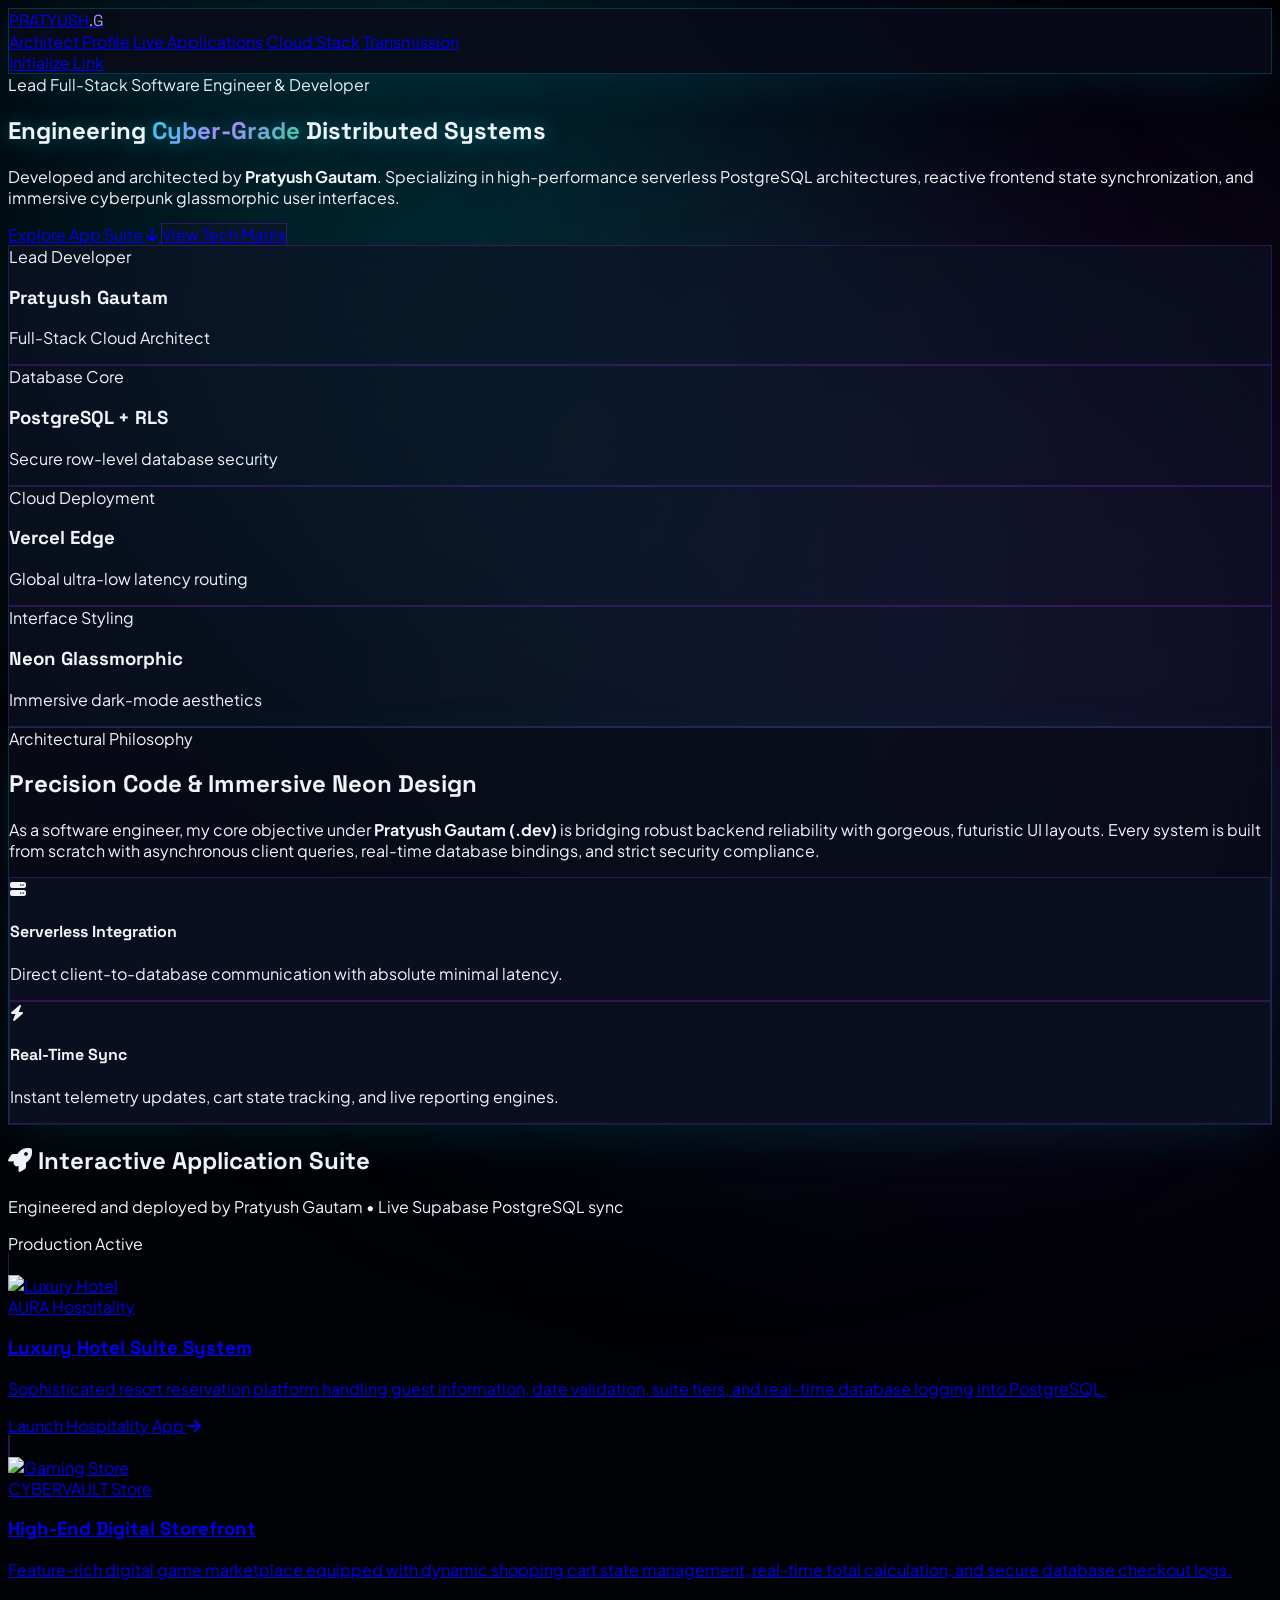
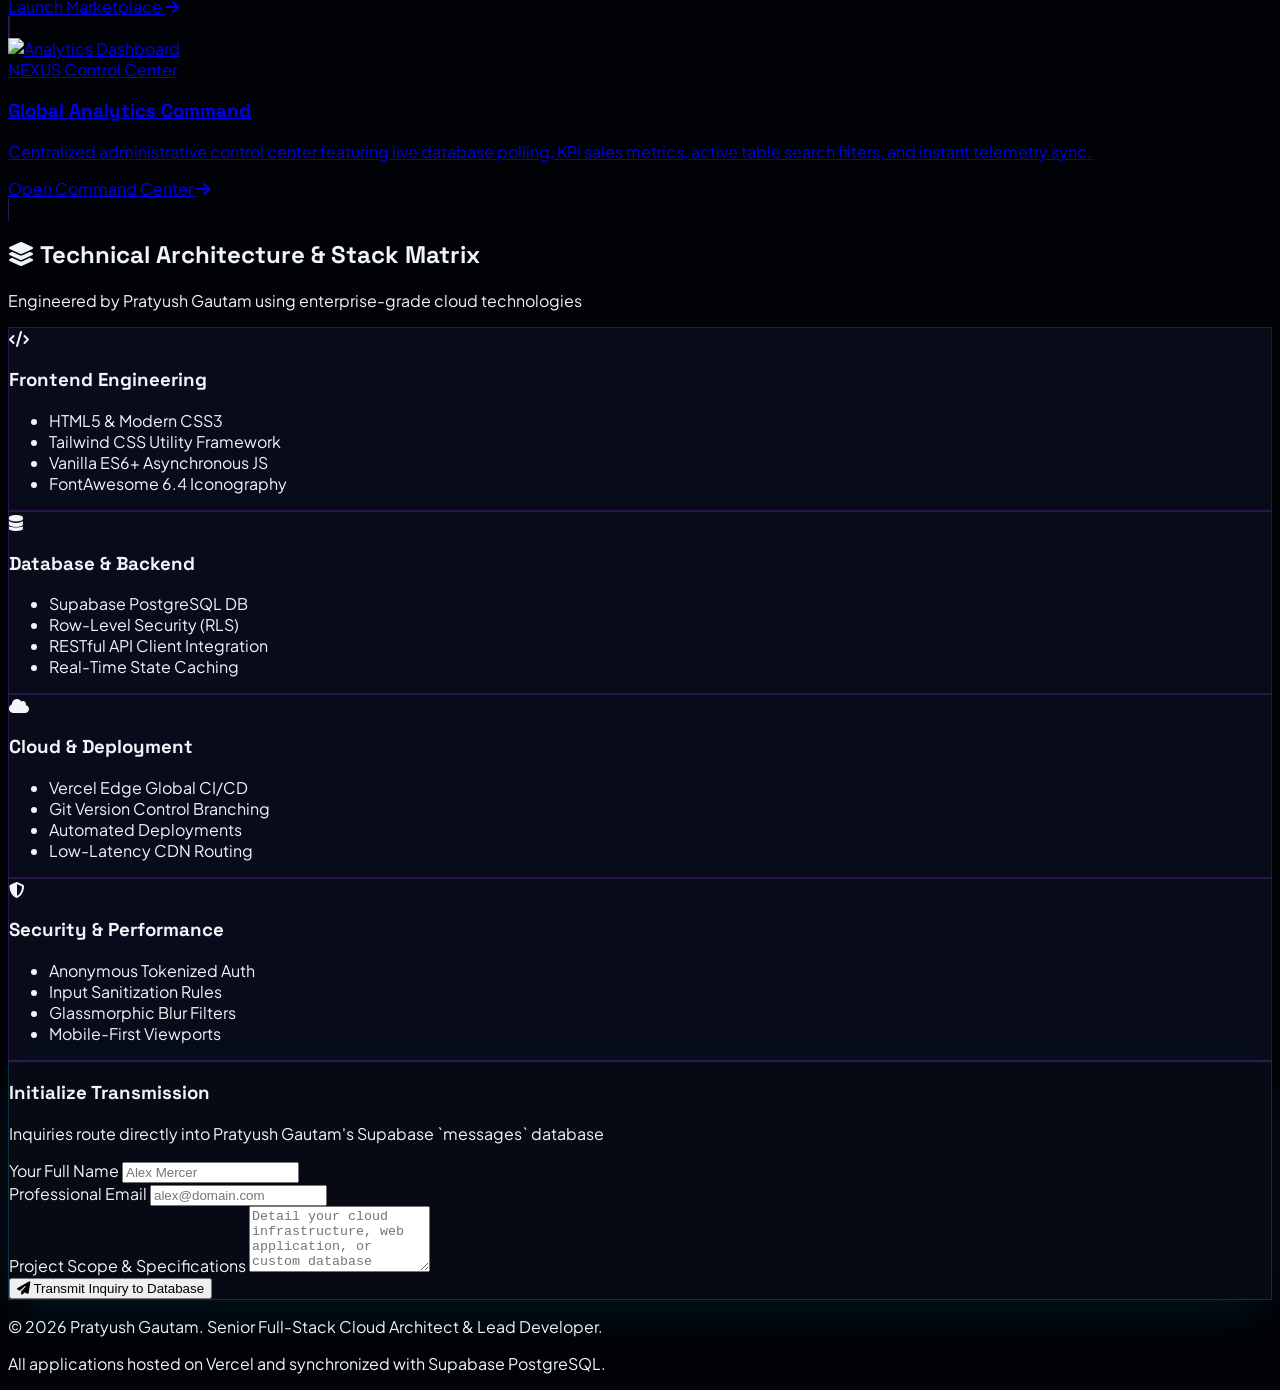
==== index.html @ c3a8e4b0 "Update index.html" ====
<!DOCTYPE html>
<html lang="en" class="scroll-smooth">
<head>
    <meta charset="UTF-8">
    <meta name="viewport" content="width=device-width, initial-scale=1.0">
    <title>Pratyush Gautam | Elite Full-Stack Cloud Architect & Developer</title>
    <script src="https://cdn.tailwindcss.com"></script>
    <script src="https://cdn.jsdelivr.net/npm/@supabase/supabase-js@2"></script>
    <link href="https://cdnjs.cloudflare.com/ajax/libs/font-awesome/6.4.0/css/all.min.css" rel="stylesheet">
    <style>
        @import url('https://fonts.googleapis.com/css2?family=Plus+Jakarta+Sans:wght@300;400;500;600;700;800&family=Space+Grotesk:wght@500;600;700;800&display=swap');
        
        body { 
            font-family: 'Plus Jakarta Sans', sans-serif; 
            background-color: #010206; 
            color: #f1f5f9;
            overflow-x: hidden;
        }
        
        .font-heading { font-family: 'Space Grotesk', sans-serif; }

        /* Electric Neon Glow Orbs */
        .orb {
            position: fixed;
            border-radius: 50%;
            filter: blur(180px);
            opacity: 0.25;
            z-index: -1;
            pointer-events: none;
            animation: floatGlow 14s infinite ease-in-out alternate;
        }
        .orb-1 { top: -10%; left: 5%; width: 700px; height: 700px; background: #06b6d4; } /* Neon Cyan */
        .orb-2 { top: 30%; right: -5%; width: 750px; height: 750px; background: #9333ea; } /* Electric Purple */
        .orb-3 { bottom: -10%; left: 30%; width: 650px; height: 650px; background: #10b981; opacity: 0.15; } /* Cyber Emerald */

        @keyframes floatGlow {
            0% { transform: scale(1) translate(0, 0); }
            100% { transform: scale(1.2) translate(-50px, 50px); }
        }

        /* Neon Glassmorphism */
        .glass-panel { 
            background: rgba(8, 12, 24, 0.88); 
            backdrop-filter: blur(28px); 
            border: 1px solid rgba(6, 182, 212, 0.25); 
            box-shadow: 0 16px 50px -10px rgba(6, 182, 212, 0.15);
        }

        .glass-card { 
            background: rgba(13, 19, 38, 0.65); 
            backdrop-filter: blur(20px); 
            border: 1px solid rgba(147, 51, 234, 0.25); 
            transition: all 0.4s cubic-bezier(0.4, 0, 0.2, 1);
        }

        .glass-card:hover { 
            transform: translateY(-10px);
            border-color: rgba(6, 182, 212, 0.8); 
            box-shadow: 0 0 35px rgba(6, 182, 212, 0.35); 
        }

        .neon-gradient {
            background: linear-gradient(135deg, #22d3ee, #c084fc, #34d399);
            -webkit-background-clip: text;
            -webkit-text-fill-color: transparent;
        }

        .neon-glow-text {
            text-shadow: 0 0 20px rgba(34, 211, 238, 0.5);
        }
    </style>
</head>
<body class="selection:bg-cyan-500 selection:text-black min-h-screen flex flex-col justify-between">

    <div class="orb orb-1"></div>
    <div class="orb orb-2"></div>
    <div class="orb orb-3"></div>

    <!-- Navigation Header -->
    <header class="py-5 px-8 border-b border-cyan-500/20 glass-panel sticky top-0 z-50 flex justify-between items-center max-w-7xl mx-auto w-full mt-3 rounded-2xl">
        <a href="#" class="text-2xl font-heading font-extrabold tracking-wider text-white flex items-center gap-2">
            <span class="w-3 h-3 rounded-full bg-cyan-400 animate-ping"></span>
            PRATYUSH<span class="neon-gradient">.G</span>
        </a>

        <nav class="hidden md:flex items-center gap-8 text-xs font-semibold text-slate-300">
            <a href="#about" class="hover:text-cyan-400 transition">Architect Profile</a>
            <a href="#projects" class="hover:text-cyan-400 transition">Live Applications</a>
            <a href="#architecture" class="hover:text-cyan-400 transition">Cloud Stack</a>
            <a href="#contact" class="hover:text-cyan-400 transition">Transmission</a>
        </nav>

        <a href="#contact" class="bg-gradient-to-r from-cyan-500 to-purple-600 hover:opacity-90 text-white font-bold px-5 py-2.5 rounded-xl text-xs transition shadow-lg shadow-cyan-500/30">
            Initialize Link
        </a>
    </header>

    <!-- Main Content -->
    <main class="max-w-7xl mx-auto px-6 py-12 w-full space-y-32">
        
        <!-- Hero Section -->
        <section class="text-center max-w-4xl mx-auto space-y-6 pt-10">
            <span class="text-xs uppercase tracking-widest text-cyan-400 font-bold border border-cyan-500/40 px-4.5 py-2 rounded-full bg-cyan-500/10 inline-flex items-center gap-2 shadow-lg shadow-cyan-500/10">
                <span class="w-2.5 h-2.5 rounded-full bg-cyan-400 animate-pulse"></span> Lead Full-Stack Software Engineer & Developer
            </span>
            <h1 class="text-4xl md:text-7xl font-heading font-extrabold text-white leading-tight neon-glow-text">
                Engineering <span class="neon-gradient">Cyber-Grade</span> Distributed Systems
            </h1>
            <p class="text-slate-300 text-sm md:text-base max-w-2xl mx-auto leading-relaxed font-light">
                Developed and architected by <strong class="text-cyan-400 font-bold">Pratyush Gautam</strong>. Specializing in high-performance serverless PostgreSQL architectures, reactive frontend state synchronization, and immersive cyberpunk glassmorphic user interfaces.
            </p>
            <div class="flex justify-center gap-4 pt-6">
                <a href="#projects" class="bg-cyan-500 hover:bg-cyan-400 text-slate-950 font-bold px-8 py-4 rounded-xl text-xs transition shadow-xl shadow-cyan-500/30 flex items-center gap-2">
                    Explore App Suite <i class="fa-solid fa-arrow-down"></i>
                </a>
                <a href="#architecture" class="glass-card text-white hover:border-cyan-400 px-8 py-4 rounded-xl text-xs font-bold transition flex items-center gap-2">
                    View Tech Matrix
                </a>
            </div>
        </section>

        <!-- Developer Credentials & Stats Grid -->
        <section id="about" class="grid grid-cols-1 md:grid-cols-4 gap-6">
            <div class="glass-card p-6 rounded-3xl border-l-4 border-cyan-400">
                <span class="text-xs text-slate-400 uppercase font-semibold">Lead Developer</span>
                <h3 class="text-xl font-heading font-extrabold text-white mt-1">Pratyush Gautam</h3>
                <p class="text-[11px] text-cyan-400 mt-1">Full-Stack Cloud Architect</p>
            </div>
            <div class="glass-card p-6 rounded-3xl border-l-4 border-purple-500">
                <span class="text-xs text-slate-400 uppercase font-semibold">Database Core</span>
                <h3 class="text-xl font-heading font-extrabold text-white mt-1">PostgreSQL + RLS</h3>
                <p class="text-[11px] text-purple-400 mt-1">Secure row-level database security</p>
            </div>
            <div class="glass-card p-6 rounded-3xl border-l-4 border-emerald-400">
                <span class="text-xs text-slate-400 uppercase font-semibold">Cloud Deployment</span>
                <h3 class="text-xl font-heading font-extrabold text-white mt-1">Vercel Edge</h3>
                <p class="text-[11px] text-emerald-400 mt-1">Global ultra-low latency routing</p>
            </div>
            <div class="glass-card p-6 rounded-3xl border-l-4 border-amber-400">
                <span class="text-xs text-slate-400 uppercase font-semibold">Interface Styling</span>
                <h3 class="text-xl font-heading font-extrabold text-white mt-1">Neon Glassmorphic</h3>
                <p class="text-[11px] text-amber-400 mt-1">Immersive dark-mode aesthetics</p>
            </div>
        </section>

        <!-- Deep-Dive Bio Panel -->
        <section class="glass-panel p-8 md:p-14 rounded-3xl grid grid-cols-1 lg:grid-cols-12 gap-10 items-center border border-cyan-500/30">
            <div class="lg:col-span-6 space-y-5">
                <span class="text-xs uppercase tracking-widest text-cyan-400 font-bold">Architectural Philosophy</span>
                <h2 class="text-2xl md:text-3xl font-heading font-extrabold text-white">Precision Code & Immersive Neon Design</h2>
                <p class="text-xs text-slate-300 leading-relaxed font-light">
                    As a software engineer, my core objective under <strong class="text-cyan-400 font-semibold">Pratyush Gautam (.dev)</strong> is bridging robust backend reliability with gorgeous, futuristic UI layouts. Every system is built from scratch with asynchronous client queries, real-time database bindings, and strict security compliance.
                </p>
            </div>
            <div class="lg:col-span-6 grid grid-cols-2 gap-4">
                <div class="glass-card p-6 rounded-2xl space-y-2 border border-cyan-500/20">
                    <i class="fa-solid fa-server text-cyan-400 text-3xl"></i>
                    <h4 class="text-white font-heading font-bold text-sm">Serverless Integration</h4>
                    <p class="text-[11px] text-slate-400">Direct client-to-database communication with absolute minimal latency.</p>
                </div>
                <div class="glass-card p-6 rounded-2xl space-y-2 border border-purple-500/20">
                    <i class="fa-solid fa-bolt text-purple-400 text-3xl"></i>
                    <h4 class="text-white font-heading font-bold text-sm">Real-Time Sync</h4>
                    <p class="text-[11px] text-slate-400">Instant telemetry updates, cart state tracking, and live reporting engines.</p>
                </div>
            </div>
        </section>

        <!-- Interactive Applications Suite with High-Res Imagery -->
        <section id="projects" class="space-y-10">
            <div class="flex flex-col md:flex-row justify-between items-start md:items-end border-b border-cyan-500/20 pb-5 gap-2">
                <div>
                    <h2 class="text-2xl md:text-3xl font-heading font-extrabold text-white flex items-center gap-3">
                        <i class="fa-solid fa-rocket text-cyan-400"></i> Interactive Application Suite
                    </h2>
                    <p class="text-xs text-slate-400 mt-1">Engineered and deployed by Pratyush Gautam • Live Supabase PostgreSQL sync</p>
                </div>
                <span class="text-xs text-emerald-400 font-semibold bg-emerald-500/10 border border-emerald-500/30 px-4 py-2 rounded-xl flex items-center gap-2 shadow-lg shadow-emerald-500/10">
                    <span class="w-2.5 h-2.5 rounded-full bg-emerald-400 animate-pulse"></span> Production Active
                </span>
            </div>

            <div class="grid grid-cols-1 md:grid-cols-3 gap-8">
                
                <!-- App 1: Hotel Booking -->
                <a href="hotel.html" class="glass-card rounded-3xl block overflow-hidden group border-amber-500/30 flex flex-col justify-between">
                    <div>
                        <div class="h-56 overflow-hidden relative">
                            <img src="https://images.unsplash.com/photo-1566073771259-6a8506099945?auto=format&fit=crop&w=800&q=80" alt="Luxury Hotel" class="w-full h-full object-cover transform group-hover:scale-110 transition duration-700">
                            <div class="absolute inset-0 bg-gradient-to-t from-slate-950 via-slate-950/40 opacity-90"></div>
                            <span class="absolute top-4 left-4 text-[10px] bg-amber-500 text-slate-950 font-extrabold px-3.5 py-1 rounded-full uppercase tracking-wider shadow-md">AURA Hospitality</span>
                        </div>
                        <div class="p-6 space-y-2.5">
                            <h3 class="text-xl font-heading font-bold text-white group-hover:text-amber-400 transition">Luxury Hotel Suite System</h3>
                            <p class="text-slate-300 text-xs leading-relaxed font-light">
                                Sophisticated resort reservation platform handling guest information, date validation, suite tiers, and real-time database logging into PostgreSQL.
                            </p>
                        </div>
                    </div>
                    <div class="p-6 pt-0 flex items-center justify-between text-xs font-semibold text-amber-400">
                        <span>Launch Hospitality App</span>
                        <i class="fa-solid fa-arrow-right transform group-hover:translate-x-1.5 transition"></i>
                    </div>
                </a>

                <!-- App 2: E-Commerce Store -->
                <a href="market.html" class="glass-card rounded-3xl block overflow-hidden group border-emerald-500/30 flex flex-col justify-between">
                    <div>
                        <div class="h-56 overflow-hidden relative">
                            <img src="https://images.unsplash.com/photo-1550745165-9bc0b252726f?auto=format&fit=crop&w=800&q=80" alt="Gaming Store" class="w-full h-full object-cover transform group-hover:scale-110 transition duration-700">
                            <div class="absolute inset-0 bg-gradient-to-t from-slate-950 via-slate-950/40 opacity-90"></div>
                            <span class="absolute top-4 left-4 text-[10px] bg-emerald-500 text-slate-950 font-extrabold px-3.5 py-1 rounded-full uppercase tracking-wider shadow-md">CYBERVAULT Store</span>
                        </div>
                        <div class="p-6 space-y-2.5">
                            <h3 class="text-xl font-heading font-bold text-white group-hover:text-emerald-400 transition">High-End Digital Storefront</h3>
                            <p class="text-slate-300 text-xs leading-relaxed font-light">
                                Feature-rich digital game marketplace equipped with dynamic shopping cart state management, real-time total calculation, and secure database checkout logs.
                            </p>
                        </div>
                    </div>
                    <div class="p-6 pt-0 flex items-center justify-between text-xs font-semibold text-emerald-400">
                        <span>Launch Marketplace</span>
                        <i class="fa-solid fa-arrow-right transform group-hover:translate-x-1.5 transition"></i>
                    </div>
                </a>

                <!-- App 3: Telemetry Dashboard -->
                <a href="dashboard.html" class="glass-card rounded-3xl block overflow-hidden group border-purple-500/30 flex flex-col justify-between">
                    <div>
                        <div class="h-56 overflow-hidden relative">
                            <img src="https://images.unsplash.com/photo-1551288049-bebda4e38f71?auto=format&fit=crop&w=800&q=80" alt="Analytics Dashboard" class="w-full h-full object-cover transform group-hover:scale-110 transition duration-700">
                            <div class="absolute inset-0 bg-gradient-to-t from-slate-950 via-slate-950/40 opacity-90"></div>
                            <span class="absolute top-4 left-4 text-[10px] bg-purple-600 text-white font-extrabold px-3.5 py-1 rounded-full uppercase tracking-wider shadow-md">NEXUS Control Center</span>
                        </div>
                        <div class="p-6 space-y-2.5">
                            <h3 class="text-xl font-heading font-bold text-white group-hover:text-purple-400 transition">Global Analytics Command</h3>
                            <p class="text-slate-300 text-xs leading-relaxed font-light">
                                Centralized administrative control center featuring live database polling, KPI sales metrics, active table search filters, and instant telemetry sync.
                            </p>
                        </div>
                    </div>
                    <div class="p-6 pt-0 flex items-center justify-between text-xs font-semibold text-purple-400">
                        <span>Open Command Center</span>
                        <i class="fa-solid fa-arrow-right transform group-hover:translate-x-1.5 transition"></i>
                    </div>
                </a>

            </div>
        </section>

        <!-- Technical Stack Matrix -->
        <section id="architecture" class="space-y-10">
            <div class="border-b border-cyan-500/20 pb-5">
                <h2 class="text-2xl md:text-3xl font-heading font-extrabold text-white flex items-center gap-3">
                    <i class="fa-solid fa-layer-group text-cyan-400"></i> Technical Architecture & Stack Matrix
                </h2>
                <p class="text-xs text-slate-400 mt-1">Engineered by Pratyush Gautam using enterprise-grade cloud technologies</p>
            </div>

            <div class="grid grid-cols-1 md:grid-cols-2 lg:grid-cols-4 gap-6">
                <!-- Stack 1 -->
                <div class="glass-card p-6 rounded-3xl space-y-3 border border-cyan-500/20">
                    <div class="w-12 h-12 rounded-2xl bg-cyan-500/10 border border-cyan-500/30 flex items-center justify-center text-cyan-400 text-xl">
                        <i class="fa-solid fa-code"></i>
                    </div>
                    <h3 class="font-heading font-bold text-white text-base">Frontend Engineering</h3>
                    <ul class="text-xs text-slate-300 space-y-2 list-disc list-inside font-light">
                        <li>HTML5 & Modern CSS3</li>
                        <li>Tailwind CSS Utility Framework</li>
                        <li>Vanilla ES6+ Asynchronous JS</li>
                        <li>FontAwesome 6.4 Iconography</li>
                    </ul>
                </div>

                <!-- Stack 2 -->
                <div class="glass-card p-6 rounded-3xl space-y-3 border border-purple-500/20">
                    <div class="w-12 h-12 rounded-2xl bg-purple-500/10 border border-purple-500/30 flex items-center justify-center text-purple-400 text-xl">
                        <i class="fa-solid fa-database"></i>
                    </div>
                    <h3 class="font-heading font-bold text-white text-base">Database & Backend</h3>
                    <ul class="text-xs text-slate-300 space-y-2 list-disc list-inside font-light">
                        <li>Supabase PostgreSQL DB</li>
                        <li>Row-Level Security (RLS)</li>
                        <li>RESTful API Client Integration</li>
                        <li>Real-Time State Caching</li>
                    </ul>
                </div>

                <!-- Stack 3 -->
                <div class="glass-card p-6 rounded-3xl space-y-3 border border-emerald-500/20">
                    <div class="w-12 h-12 rounded-2xl bg-emerald-500/10 border border-emerald-500/30 flex items-center justify-center text-emerald-400 text-xl">
                        <i class="fa-solid fa-cloud"></i>
                    </div>
                    <h3 class="font-heading font-bold text-white text-base">Cloud & Deployment</h3>
                    <ul class="text-xs text-slate-300 space-y-2 list-disc list-inside font-light">
                        <li>Vercel Edge Global CI/CD</li>
                        <li>Git Version Control Branching</li>
                        <li>Automated Deployments</li>
                        <li>Low-Latency CDN Routing</li>
                    </ul>
                </div>

                <!-- Stack 4 -->
                <div class="glass-card p-6 rounded-3xl space-y-3 border border-amber-500/20">
                    <div class="w-12 h-12 rounded-2xl bg-amber-500/10 border border-amber-500/30 flex items-center justify-center text-amber-400 text-xl">
                        <i class="fa-solid fa-shield-halved"></i>
                    </div>
                    <h3 class="font-heading font-bold text-white text-base">Security & Performance</h3>
                    <ul class="text-xs text-slate-300 space-y-2 list-disc list-inside font-light">
                        <li>Anonymous Tokenized Auth</li>
                        <li>Input Sanitization Rules</li>
                        <li>Glassmorphic Blur Filters</li>
                        <li>Mobile-First Viewports</li>
                    </ul>
                </div>
            </div>
        </section>

        <!-- Contact Form Section -->
        <section id="contact" class="max-w-xl mx-auto glass-panel p-8 md:p-12 rounded-3xl space-y-6 border border-cyan-500/40 shadow-2xl shadow-cyan-500/10">
            <div class="text-center border-b border-cyan-500/20 pb-4">
                <h3 class="font-heading font-extrabold text-2xl text-white">Initialize Transmission</h3>
                <p class="text-xs text-slate-400 mt-1">Inquiries route directly into Pratyush Gautam's Supabase `messages` database</p>
            </div>
            
            <form onsubmit="sendPortfolioMessage(event)" class="space-y-4">
                <div>
                    <label class="block text-xs font-semibold text-cyan-300 mb-1">Your Full Name</label>
                    <input type="text" id="contact-name" required placeholder="Alex Mercer" class="w-full bg-slate-950 border border-cyan-500/30 p-3.5 rounded-xl text-xs text-white outline-none focus:border-cyan-400 transition">
                </div>

                <div>
                    <label class="block text-xs font-semibold text-cyan-300 mb-1">Professional Email</label>
                    <input type="email" id="contact-email" required placeholder="alex@domain.com" class="w-full bg-slate-950 border border-cyan-500/30 p-3.5 rounded-xl text-xs text-white outline-none focus:border-cyan-400 transition">
                </div>

                <div>
                    <label class="block text-xs font-semibold text-cyan-300 mb-1">Project Scope & Specifications</label>
                    <textarea id="contact-message" required rows="4" placeholder="Detail your cloud infrastructure, web application, or custom database integration requirements..." class="w-full bg-slate-950 border border-cyan-500/30 p-3.5 rounded-xl text-xs text-white outline-none focus:border-cyan-400 transition"></textarea>
                </div>
                
                <button type="submit" class="w-full bg-gradient-to-r from-cyan-500 to-purple-600 hover:opacity-90 text-white font-bold py-4 rounded-xl text-xs transition shadow-lg shadow-cyan-500/30">
                    <i class="fa-solid fa-paper-plane mr-2"></i> Transmit Inquiry to Database
                </button>
            </form>
        </section>

    </main>

    <!-- Footer -->
    <footer class="py-10 text-center text-xs text-slate-500 border-t border-slate-900 mt-20 space-y-2">
        <p>© 2026 Pratyush Gautam. Senior Full-Stack Cloud Architect & Lead Developer.</p>
        <p class="text-slate-600">All applications hosted on Vercel and synchronized with Supabase PostgreSQL.</p>
    </footer>

    <script>
        const SUPABASE_URL = 'https://ytazsxtopyzelmjocilj.supabase.co';
        const SUPABASE_KEY = 'sb_publishable_4ykTgPpiN9amejFPJpH7mw_bK7CaOi_';
        const _supabase = supabase.createClient(SUPABASE_URL, SUPABASE_KEY);

        async function sendPortfolioMessage(e) {
            e.preventDefault();
            const name = document.getElementById('contact-name').value;
            const email = document.getElementById('contact-email').value;
            const msg = document.getElementById('contact-message').value;

            const { error } = await _supabase.from('messages').insert([
                { sender_name: name, sender_email: email, message_text: msg }
            ]);

            if (error) {
                alert('Database Error: ' + error.message);
            } else {
                alert('🚀 Success! Transmission received and stored in Pratyush Gautam\'s Supabase PostgreSQL messages table.');
                e.target.reset();
            }
        }
    </script>
</body>
</html>
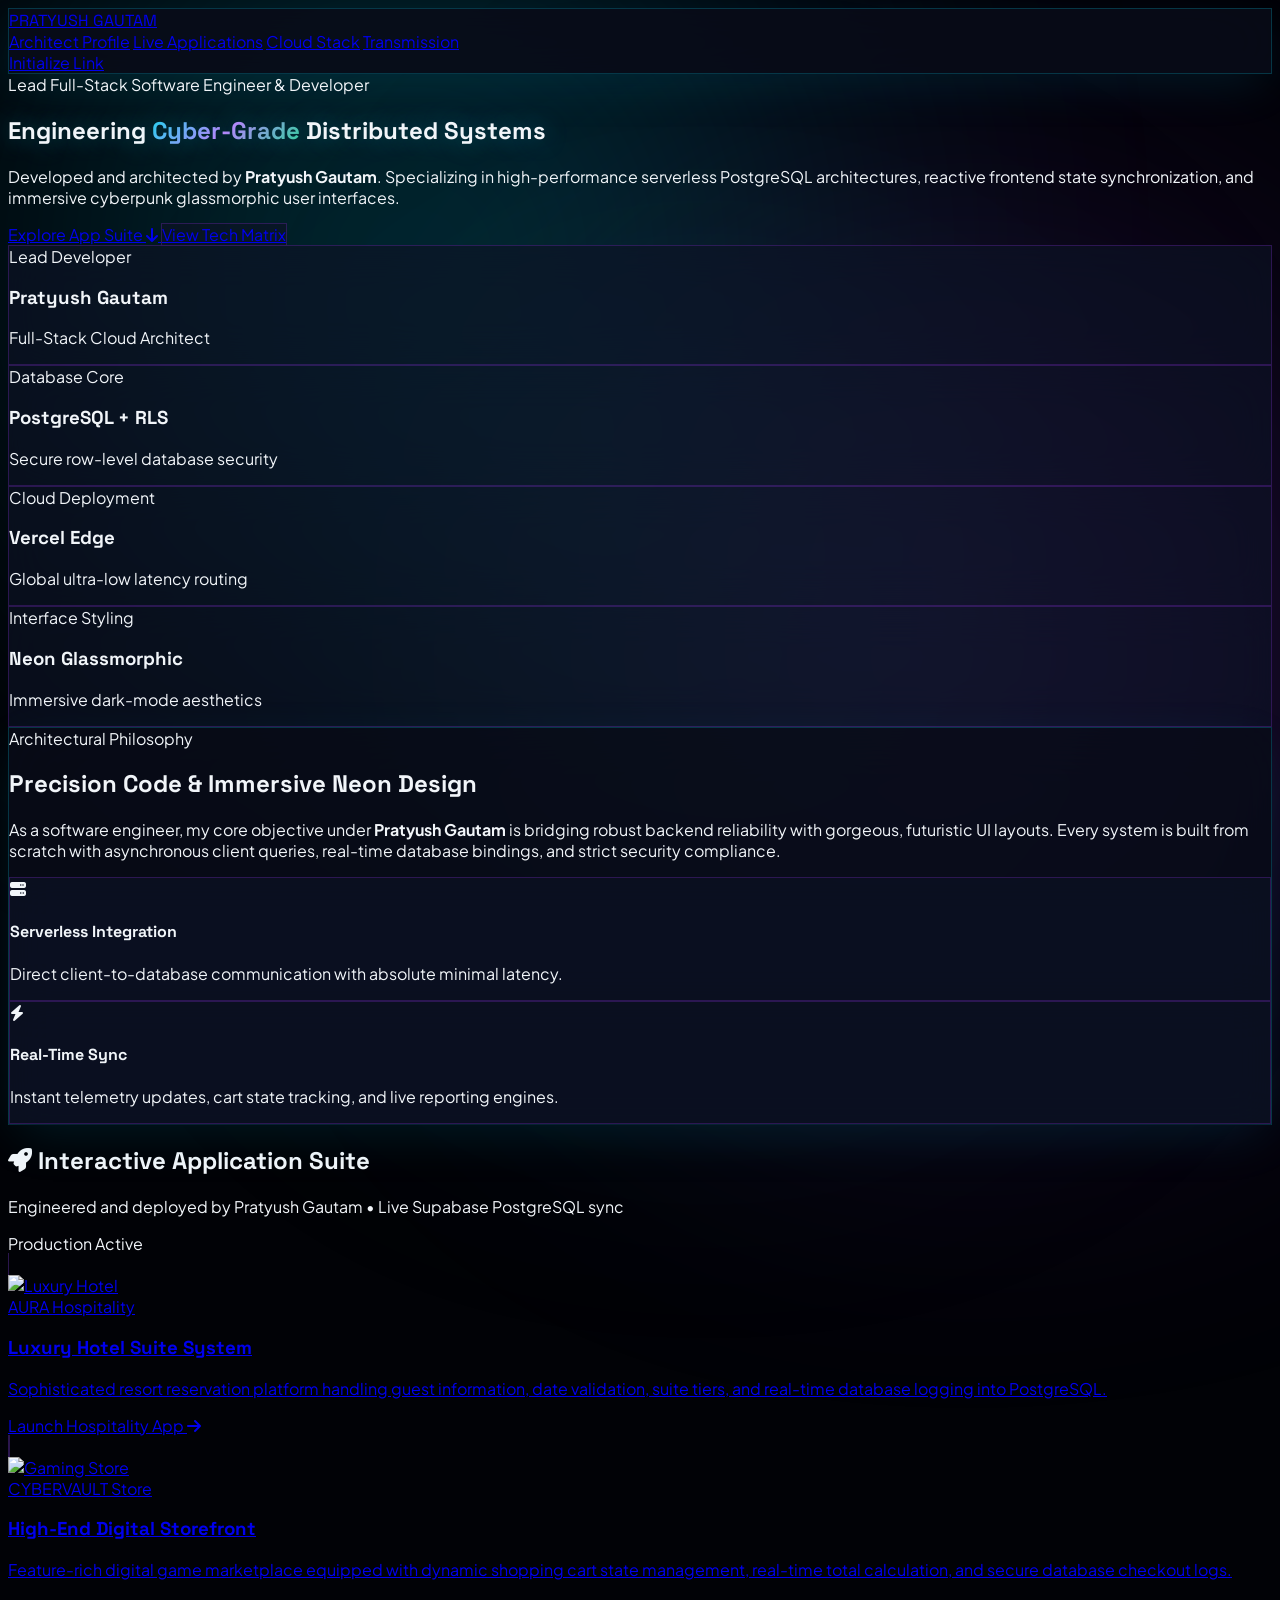
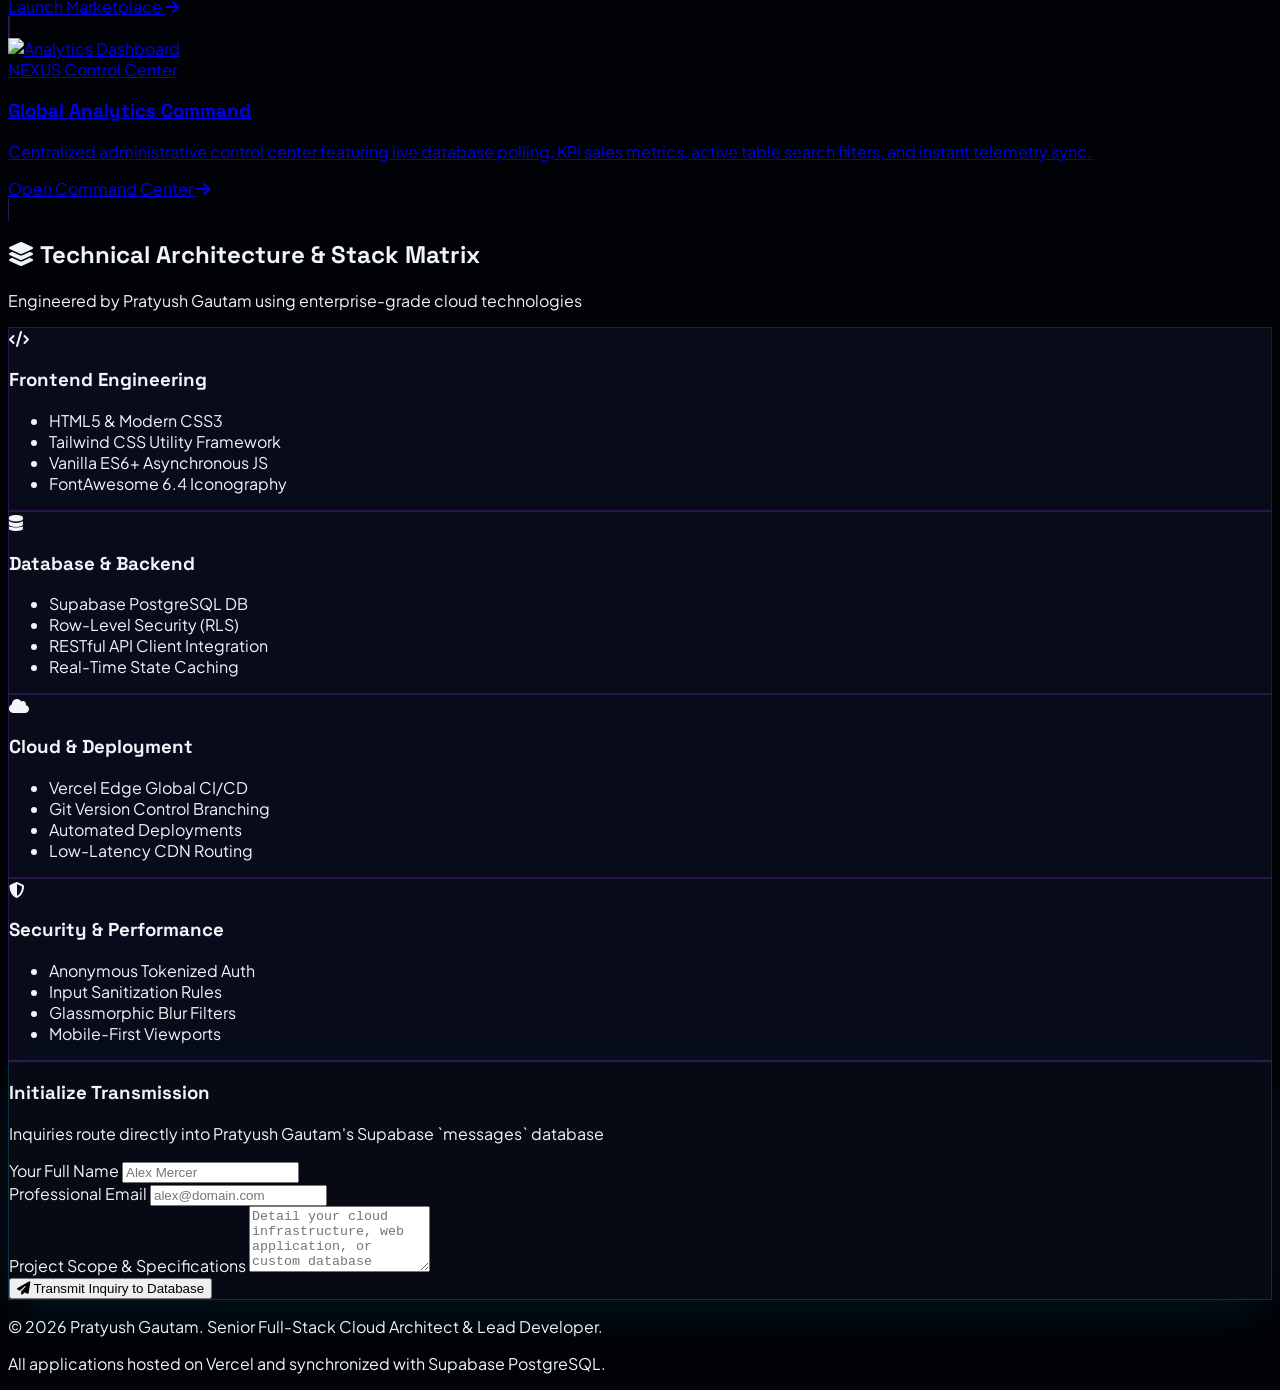
==== commit 369e3b19: "Update index.html" ====
--- a/index.html
+++ b/index.html
@@ -29,13 +29,23 @@
             pointer-events: none;
             animation: floatGlow 14s infinite ease-in-out alternate;
         }
-        .orb-1 { top: -10%; left: 5%; width: 700px; height: 700px; background: #06b6d4; } /* Neon Cyan */
-        .orb-2 { top: 30%; right: -5%; width: 750px; height: 750px; background: #9333ea; } /* Electric Purple */
-        .orb-3 { bottom: -10%; left: 30%; width: 650px; height: 650px; background: #10b981; opacity: 0.15; } /* Cyber Emerald */
+        .orb-1 { top: -10%; left: 5%; width: 700px; height: 700px; background: #06b6d4; }
+        .orb-2 { top: 30%; right: -5%; width: 750px; height: 750px; background: #9333ea; }
+        .orb-3 { bottom: -10%; left: 30%; width: 650px; height: 650px; background: #10b981; opacity: 0.15; }
 
         @keyframes floatGlow {
             0% { transform: scale(1) translate(0, 0); }
             100% { transform: scale(1.2) translate(-50px, 50px); }
+        }
+
+        /* Entrance Animations */
+        @keyframes fadeInUp {
+            from { opacity: 0; transform: translateY(25px); }
+            to { opacity: 1; transform: translateY(0); }
+        }
+
+        .animate-fade-in {
+            animation: fadeInUp 0.8s cubic-bezier(0.16, 1, 0.3, 1) forwards;
         }
 
         /* Neon Glassmorphism */
@@ -66,7 +76,7 @@
         }
 
         .neon-glow-text {
-            text-shadow: 0 0 20px rgba(34, 211, 238, 0.5);
+            text-shadow: 0 0 25px rgba(34, 211, 238, 0.4);
         }
     </style>
 </head>
@@ -77,10 +87,10 @@
     <div class="orb orb-3"></div>
 
     <!-- Navigation Header -->
-    <header class="py-5 px-8 border-b border-cyan-500/20 glass-panel sticky top-0 z-50 flex justify-between items-center max-w-7xl mx-auto w-full mt-3 rounded-2xl">
+    <header class="py-5 px-8 border-b border-cyan-500/20 glass-panel sticky top-0 z-50 flex justify-between items-center max-w-7xl mx-auto w-full mt-3 rounded-2xl animate-fade-in">
         <a href="#" class="text-2xl font-heading font-extrabold tracking-wider text-white flex items-center gap-2">
             <span class="w-3 h-3 rounded-full bg-cyan-400 animate-ping"></span>
-            PRATYUSH<span class="neon-gradient">.G</span>
+            PRATYUSH GAUTAM
         </a>
 
         <nav class="hidden md:flex items-center gap-8 text-xs font-semibold text-slate-300">
@@ -99,7 +109,7 @@
     <main class="max-w-7xl mx-auto px-6 py-12 w-full space-y-32">
         
         <!-- Hero Section -->
-        <section class="text-center max-w-4xl mx-auto space-y-6 pt-10">
+        <section class="text-center max-w-4xl mx-auto space-y-6 pt-10 animate-fade-in">
             <span class="text-xs uppercase tracking-widest text-cyan-400 font-bold border border-cyan-500/40 px-4.5 py-2 rounded-full bg-cyan-500/10 inline-flex items-center gap-2 shadow-lg shadow-cyan-500/10">
                 <span class="w-2.5 h-2.5 rounded-full bg-cyan-400 animate-pulse"></span> Lead Full-Stack Software Engineer & Developer
             </span>
@@ -149,7 +159,7 @@
                 <span class="text-xs uppercase tracking-widest text-cyan-400 font-bold">Architectural Philosophy</span>
                 <h2 class="text-2xl md:text-3xl font-heading font-extrabold text-white">Precision Code & Immersive Neon Design</h2>
                 <p class="text-xs text-slate-300 leading-relaxed font-light">
-                    As a software engineer, my core objective under <strong class="text-cyan-400 font-semibold">Pratyush Gautam (.dev)</strong> is bridging robust backend reliability with gorgeous, futuristic UI layouts. Every system is built from scratch with asynchronous client queries, real-time database bindings, and strict security compliance.
+                    As a software engineer, my core objective under <strong class="text-cyan-400 font-semibold">Pratyush Gautam</strong> is bridging robust backend reliability with gorgeous, futuristic UI layouts. Every system is built from scratch with asynchronous client queries, real-time database bindings, and strict security compliance.
                 </p>
             </div>
             <div class="lg:col-span-6 grid grid-cols-2 gap-4">
@@ -166,7 +176,7 @@
             </div>
         </section>
 
-        <!-- Interactive Applications Suite with High-Res Imagery -->
+        <!-- Interactive Applications Suite -->
         <section id="projects" class="space-y-10">
             <div class="flex flex-col md:flex-row justify-between items-start md:items-end border-b border-cyan-500/20 pb-5 gap-2">
                 <div>
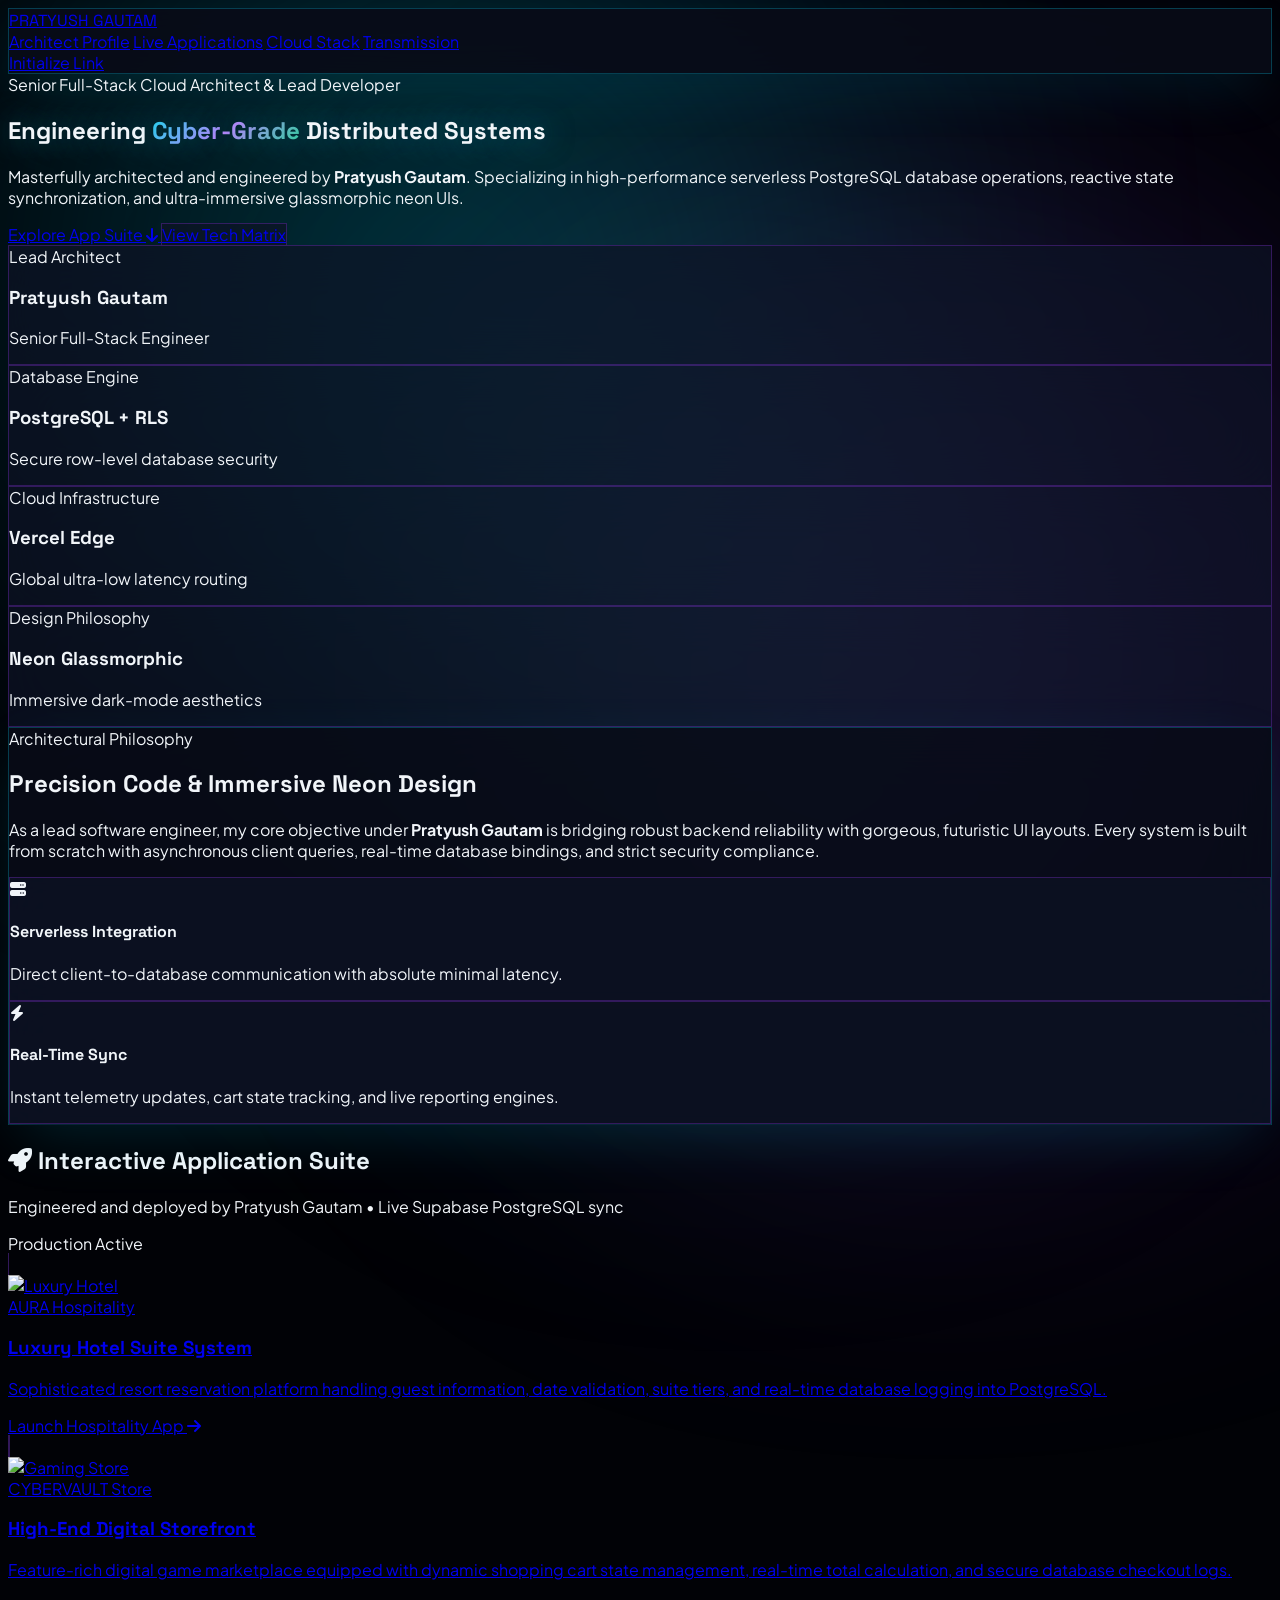
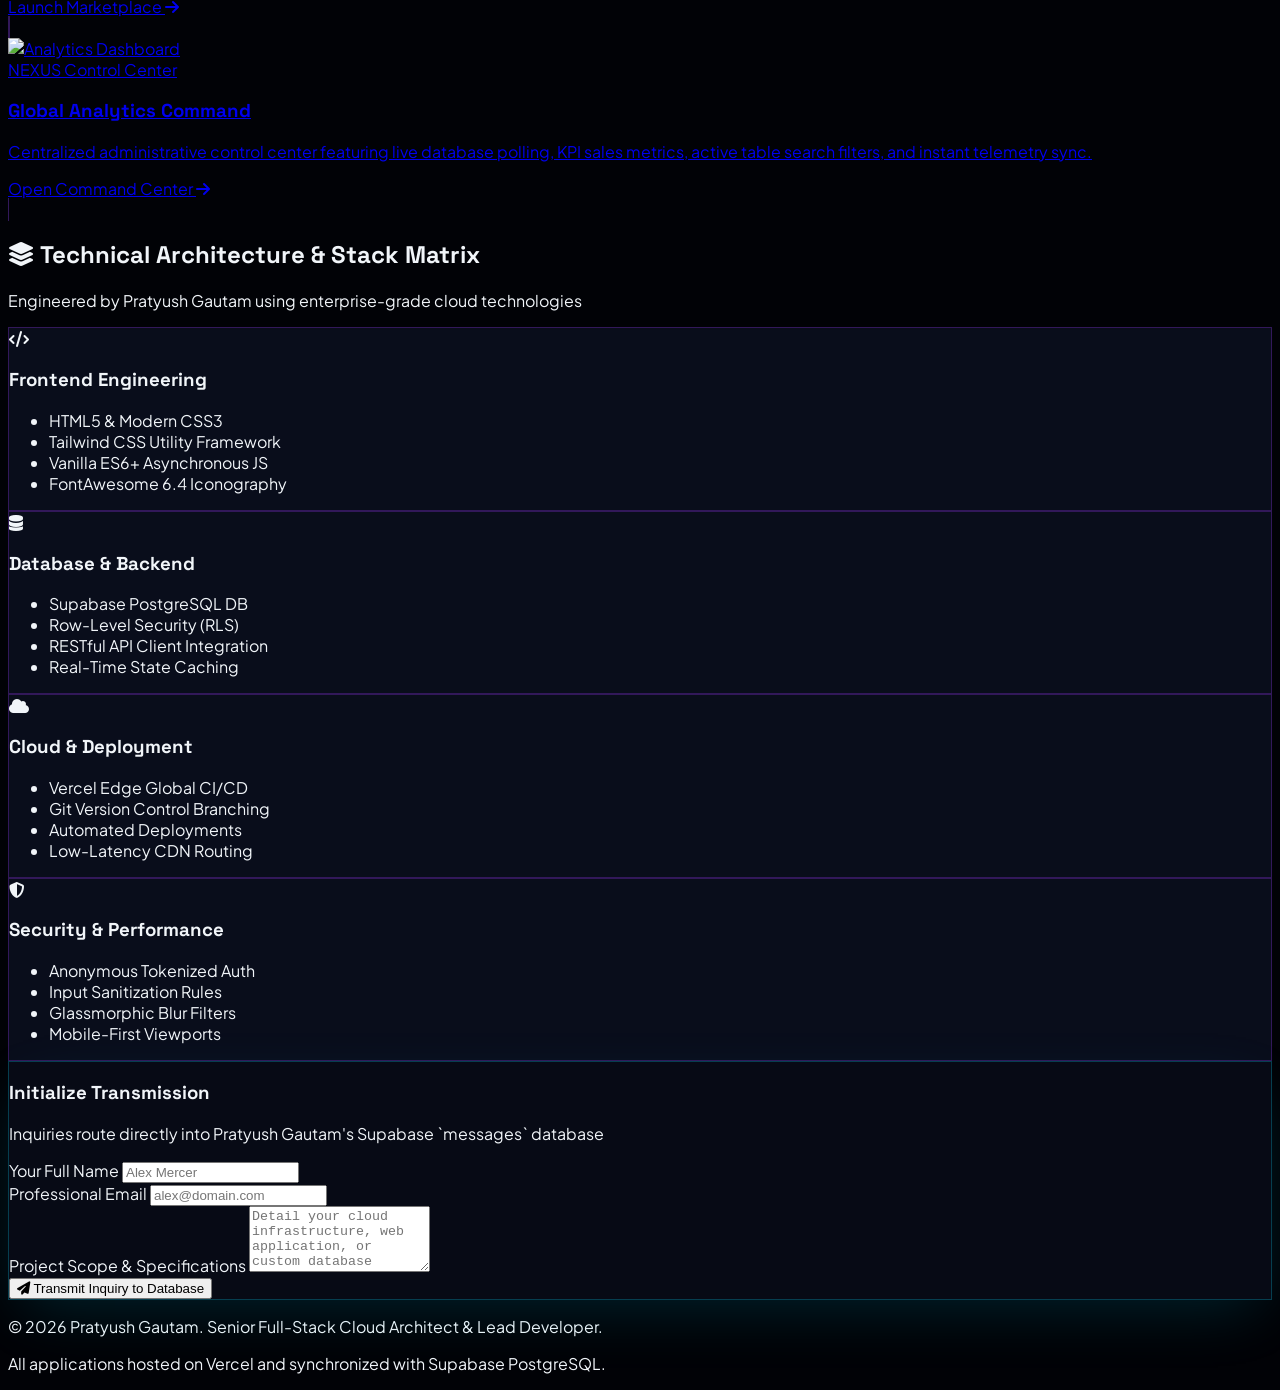
==== commit c6dcfc77: "Update index.html" ====
--- a/index.html
+++ b/index.html
@@ -24,49 +24,58 @@
             position: fixed;
             border-radius: 50%;
             filter: blur(180px);
-            opacity: 0.25;
+            opacity: 0.28;
             z-index: -1;
             pointer-events: none;
             animation: floatGlow 14s infinite ease-in-out alternate;
         }
-        .orb-1 { top: -10%; left: 5%; width: 700px; height: 700px; background: #06b6d4; }
-        .orb-2 { top: 30%; right: -5%; width: 750px; height: 750px; background: #9333ea; }
-        .orb-3 { bottom: -10%; left: 30%; width: 650px; height: 650px; background: #10b981; opacity: 0.15; }
+        .orb-1 { top: -10%; left: 5%; width: 750px; height: 750px; background: #06b6d4; }
+        .orb-2 { top: 30%; right: -5%; width: 800px; height: 800px; background: #9333ea; }
+        .orb-3 { bottom: -10%; left: 30%; width: 700px; height: 700px; background: #10b981; opacity: 0.18; }
 
         @keyframes floatGlow {
             0% { transform: scale(1) translate(0, 0); }
-            100% { transform: scale(1.2) translate(-50px, 50px); }
-        }
-
-        /* Entrance Animations */
-        @keyframes fadeInUp {
-            from { opacity: 0; transform: translateY(25px); }
-            to { opacity: 1; transform: translateY(0); }
-        }
-
-        .animate-fade-in {
-            animation: fadeInUp 0.8s cubic-bezier(0.16, 1, 0.3, 1) forwards;
+            100% { transform: scale(1.25) translate(-60px, 60px); }
+        }
+
+        /* Deep Advanced Entrance Animations */
+        @keyframes fadeInSlide {
+            0% { opacity: 0; transform: translateY(40px) scale(0.98); }
+            100% { opacity: 1; transform: translateY(0) scale(1); }
+        }
+
+        @keyframes pulseNeon {
+            0%, 100% { box-shadow: 0 0 15px rgba(6, 182, 212, 0.2); }
+            50% { box-shadow: 0 0 35px rgba(6, 182, 212, 0.5); }
+        }
+
+        .animate-entrance {
+            animation: fadeInSlide 1s cubic-bezier(0.16, 1, 0.3, 1) forwards;
+        }
+
+        .neon-pulse-box {
+            animation: pulseNeon 4s infinite ease-in-out;
         }
 
         /* Neon Glassmorphism */
         .glass-panel { 
-            background: rgba(8, 12, 24, 0.88); 
-            backdrop-filter: blur(28px); 
-            border: 1px solid rgba(6, 182, 212, 0.25); 
-            box-shadow: 0 16px 50px -10px rgba(6, 182, 212, 0.15);
+            background: rgba(8, 12, 24, 0.9); 
+            backdrop-filter: blur(32px); 
+            border: 1px solid rgba(6, 182, 212, 0.3); 
+            box-shadow: 0 20px 60px -15px rgba(6, 182, 212, 0.2);
         }
 
         .glass-card { 
-            background: rgba(13, 19, 38, 0.65); 
-            backdrop-filter: blur(20px); 
-            border: 1px solid rgba(147, 51, 234, 0.25); 
-            transition: all 0.4s cubic-bezier(0.4, 0, 0.2, 1);
+            background: rgba(13, 19, 38, 0.7); 
+            backdrop-filter: blur(24px); 
+            border: 1px solid rgba(147, 51, 234, 0.3); 
+            transition: all 0.5s cubic-bezier(0.4, 0, 0.2, 1);
         }
 
         .glass-card:hover { 
-            transform: translateY(-10px);
-            border-color: rgba(6, 182, 212, 0.8); 
-            box-shadow: 0 0 35px rgba(6, 182, 212, 0.35); 
+            transform: translateY(-12px) scale(1.01);
+            border-color: rgba(6, 182, 212, 0.9); 
+            box-shadow: 0 0 45px rgba(6, 182, 212, 0.45); 
         }
 
         .neon-gradient {
@@ -76,7 +85,7 @@
         }
 
         .neon-glow-text {
-            text-shadow: 0 0 25px rgba(34, 211, 238, 0.4);
+            text-shadow: 0 0 30px rgba(34, 211, 238, 0.5);
         }
     </style>
 </head>
@@ -87,9 +96,9 @@
     <div class="orb orb-3"></div>
 
     <!-- Navigation Header -->
-    <header class="py-5 px-8 border-b border-cyan-500/20 glass-panel sticky top-0 z-50 flex justify-between items-center max-w-7xl mx-auto w-full mt-3 rounded-2xl animate-fade-in">
-        <a href="#" class="text-2xl font-heading font-extrabold tracking-wider text-white flex items-center gap-2">
-            <span class="w-3 h-3 rounded-full bg-cyan-400 animate-ping"></span>
+    <header class="py-5 px-8 border-b border-cyan-500/20 glass-panel sticky top-0 z-50 flex justify-between items-center max-w-7xl mx-auto w-full mt-3 rounded-2xl animate-entrance">
+        <a href="#" class="text-xl md:text-2xl font-heading font-extrabold tracking-wider text-white flex items-center gap-3">
+            <span class="w-3.5 h-3.5 rounded-full bg-cyan-400 animate-ping"></span>
             PRATYUSH GAUTAM
         </a>
 
@@ -106,18 +115,18 @@
     </header>
 
     <!-- Main Content -->
-    <main class="max-w-7xl mx-auto px-6 py-12 w-full space-y-32">
+    <main class="max-w-7xl mx-auto px-6 py-12 w-full space-y-36">
         
         <!-- Hero Section -->
-        <section class="text-center max-w-4xl mx-auto space-y-6 pt-10 animate-fade-in">
-            <span class="text-xs uppercase tracking-widest text-cyan-400 font-bold border border-cyan-500/40 px-4.5 py-2 rounded-full bg-cyan-500/10 inline-flex items-center gap-2 shadow-lg shadow-cyan-500/10">
-                <span class="w-2.5 h-2.5 rounded-full bg-cyan-400 animate-pulse"></span> Lead Full-Stack Software Engineer & Developer
+        <section class="text-center max-w-4xl mx-auto space-y-8 pt-12 animate-entrance">
+            <span class="text-xs uppercase tracking-widest text-cyan-400 font-bold border border-cyan-500/40 px-5 py-2.5 rounded-full bg-cyan-500/10 inline-flex items-center gap-2.5 shadow-lg shadow-cyan-500/15">
+                <span class="w-2.5 h-2.5 rounded-full bg-cyan-400 animate-pulse"></span> Senior Full-Stack Cloud Architect & Lead Developer
             </span>
             <h1 class="text-4xl md:text-7xl font-heading font-extrabold text-white leading-tight neon-glow-text">
                 Engineering <span class="neon-gradient">Cyber-Grade</span> Distributed Systems
             </h1>
             <p class="text-slate-300 text-sm md:text-base max-w-2xl mx-auto leading-relaxed font-light">
-                Developed and architected by <strong class="text-cyan-400 font-bold">Pratyush Gautam</strong>. Specializing in high-performance serverless PostgreSQL architectures, reactive frontend state synchronization, and immersive cyberpunk glassmorphic user interfaces.
+                Masterfully architected and engineered by <strong class="text-cyan-400 font-bold">Pratyush Gautam</strong>. Specializing in high-performance serverless PostgreSQL database operations, reactive state synchronization, and ultra-immersive glassmorphic neon UIs.
             </p>
             <div class="flex justify-center gap-4 pt-6">
                 <a href="#projects" class="bg-cyan-500 hover:bg-cyan-400 text-slate-950 font-bold px-8 py-4 rounded-xl text-xs transition shadow-xl shadow-cyan-500/30 flex items-center gap-2">
@@ -130,36 +139,36 @@
         </section>
 
         <!-- Developer Credentials & Stats Grid -->
-        <section id="about" class="grid grid-cols-1 md:grid-cols-4 gap-6">
+        <section id="about" class="grid grid-cols-1 md:grid-cols-4 gap-6 animate-entrance">
             <div class="glass-card p-6 rounded-3xl border-l-4 border-cyan-400">
-                <span class="text-xs text-slate-400 uppercase font-semibold">Lead Developer</span>
+                <span class="text-xs text-slate-400 uppercase font-semibold">Lead Architect</span>
                 <h3 class="text-xl font-heading font-extrabold text-white mt-1">Pratyush Gautam</h3>
-                <p class="text-[11px] text-cyan-400 mt-1">Full-Stack Cloud Architect</p>
+                <p class="text-[11px] text-cyan-400 mt-1">Senior Full-Stack Engineer</p>
             </div>
             <div class="glass-card p-6 rounded-3xl border-l-4 border-purple-500">
-                <span class="text-xs text-slate-400 uppercase font-semibold">Database Core</span>
+                <span class="text-xs text-slate-400 uppercase font-semibold">Database Engine</span>
                 <h3 class="text-xl font-heading font-extrabold text-white mt-1">PostgreSQL + RLS</h3>
                 <p class="text-[11px] text-purple-400 mt-1">Secure row-level database security</p>
             </div>
             <div class="glass-card p-6 rounded-3xl border-l-4 border-emerald-400">
-                <span class="text-xs text-slate-400 uppercase font-semibold">Cloud Deployment</span>
+                <span class="text-xs text-slate-400 uppercase font-semibold">Cloud Infrastructure</span>
                 <h3 class="text-xl font-heading font-extrabold text-white mt-1">Vercel Edge</h3>
                 <p class="text-[11px] text-emerald-400 mt-1">Global ultra-low latency routing</p>
             </div>
             <div class="glass-card p-6 rounded-3xl border-l-4 border-amber-400">
-                <span class="text-xs text-slate-400 uppercase font-semibold">Interface Styling</span>
+                <span class="text-xs text-slate-400 uppercase font-semibold">Design Philosophy</span>
                 <h3 class="text-xl font-heading font-extrabold text-white mt-1">Neon Glassmorphic</h3>
                 <p class="text-[11px] text-amber-400 mt-1">Immersive dark-mode aesthetics</p>
             </div>
         </section>
 
         <!-- Deep-Dive Bio Panel -->
-        <section class="glass-panel p-8 md:p-14 rounded-3xl grid grid-cols-1 lg:grid-cols-12 gap-10 items-center border border-cyan-500/30">
+        <section class="glass-panel p-8 md:p-14 rounded-3xl grid grid-cols-1 lg:grid-cols-12 gap-10 items-center border border-cyan-500/30 neon-pulse-box">
             <div class="lg:col-span-6 space-y-5">
                 <span class="text-xs uppercase tracking-widest text-cyan-400 font-bold">Architectural Philosophy</span>
                 <h2 class="text-2xl md:text-3xl font-heading font-extrabold text-white">Precision Code & Immersive Neon Design</h2>
                 <p class="text-xs text-slate-300 leading-relaxed font-light">
-                    As a software engineer, my core objective under <strong class="text-cyan-400 font-semibold">Pratyush Gautam</strong> is bridging robust backend reliability with gorgeous, futuristic UI layouts. Every system is built from scratch with asynchronous client queries, real-time database bindings, and strict security compliance.
+                    As a lead software engineer, my core objective under <strong class="text-cyan-400 font-semibold">Pratyush Gautam</strong> is bridging robust backend reliability with gorgeous, futuristic UI layouts. Every system is built from scratch with asynchronous client queries, real-time database bindings, and strict security compliance.
                 </p>
             </div>
             <div class="lg:col-span-6 grid grid-cols-2 gap-4">
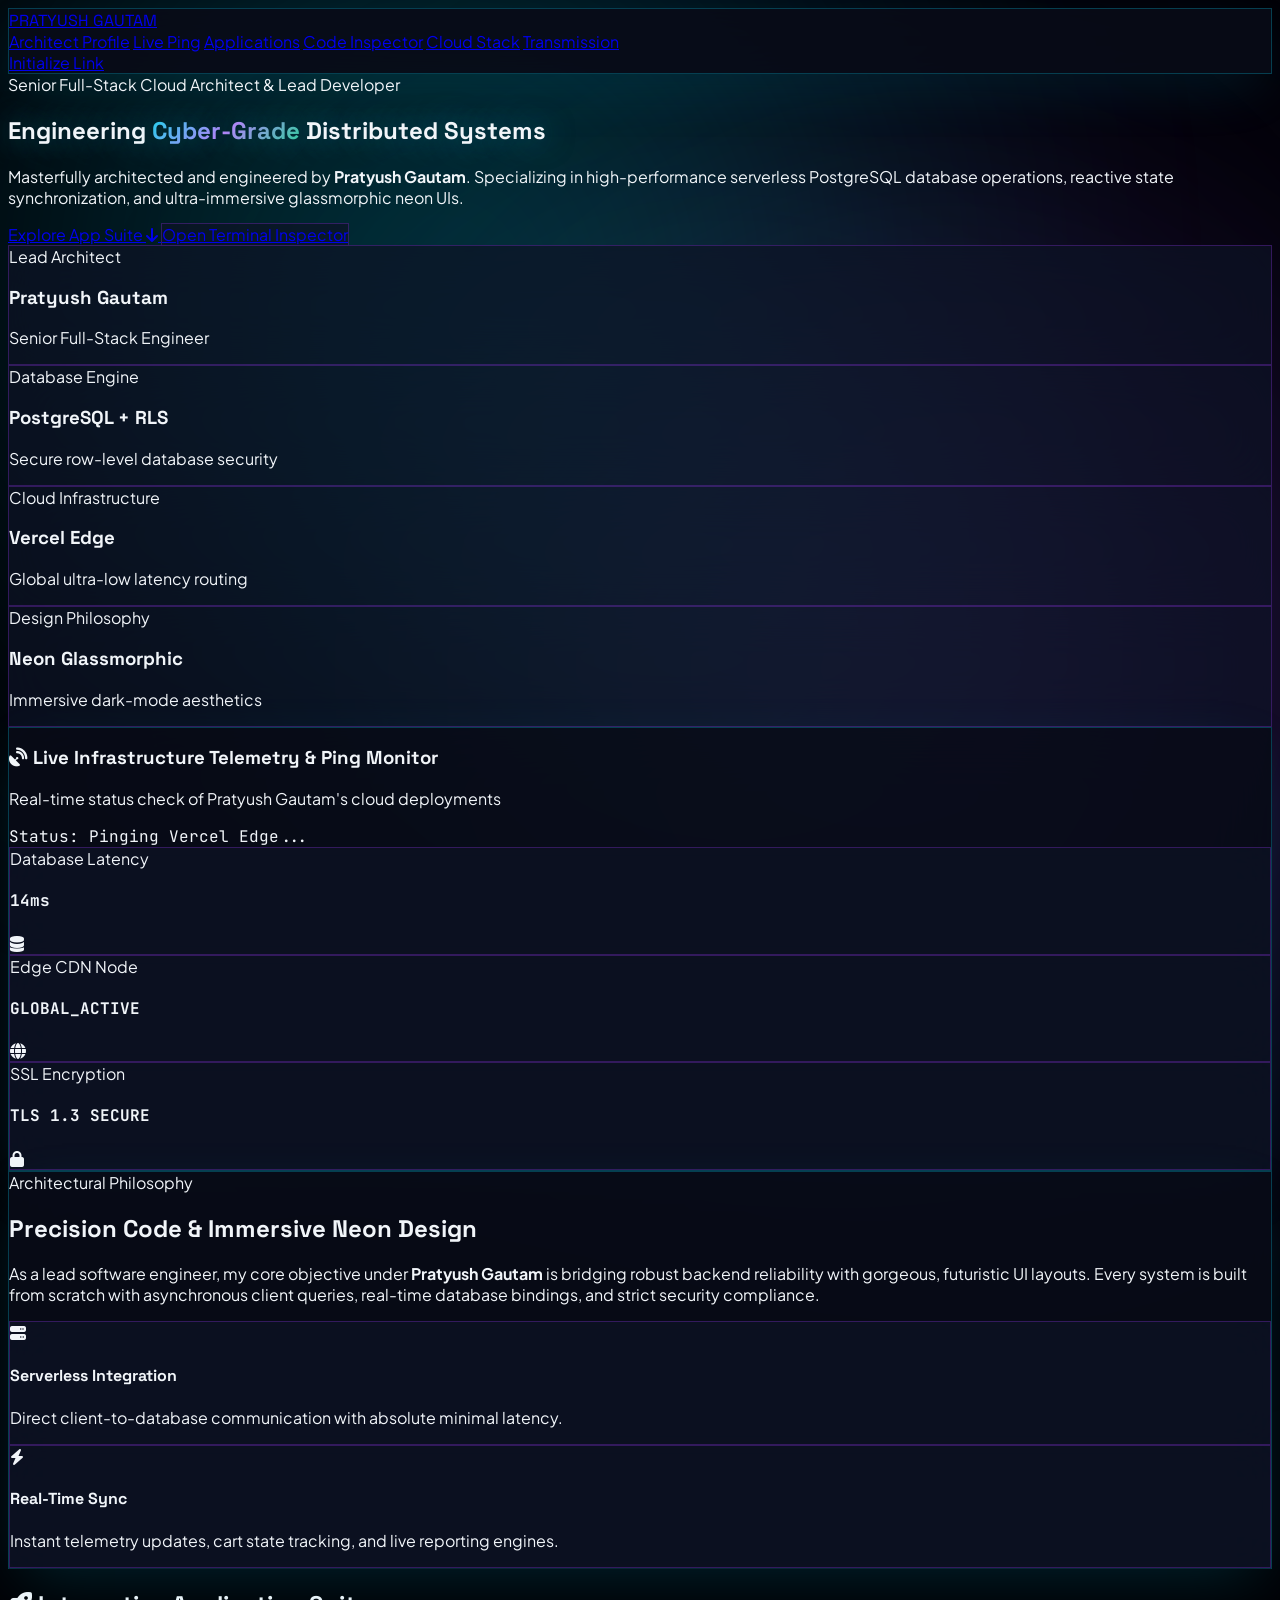
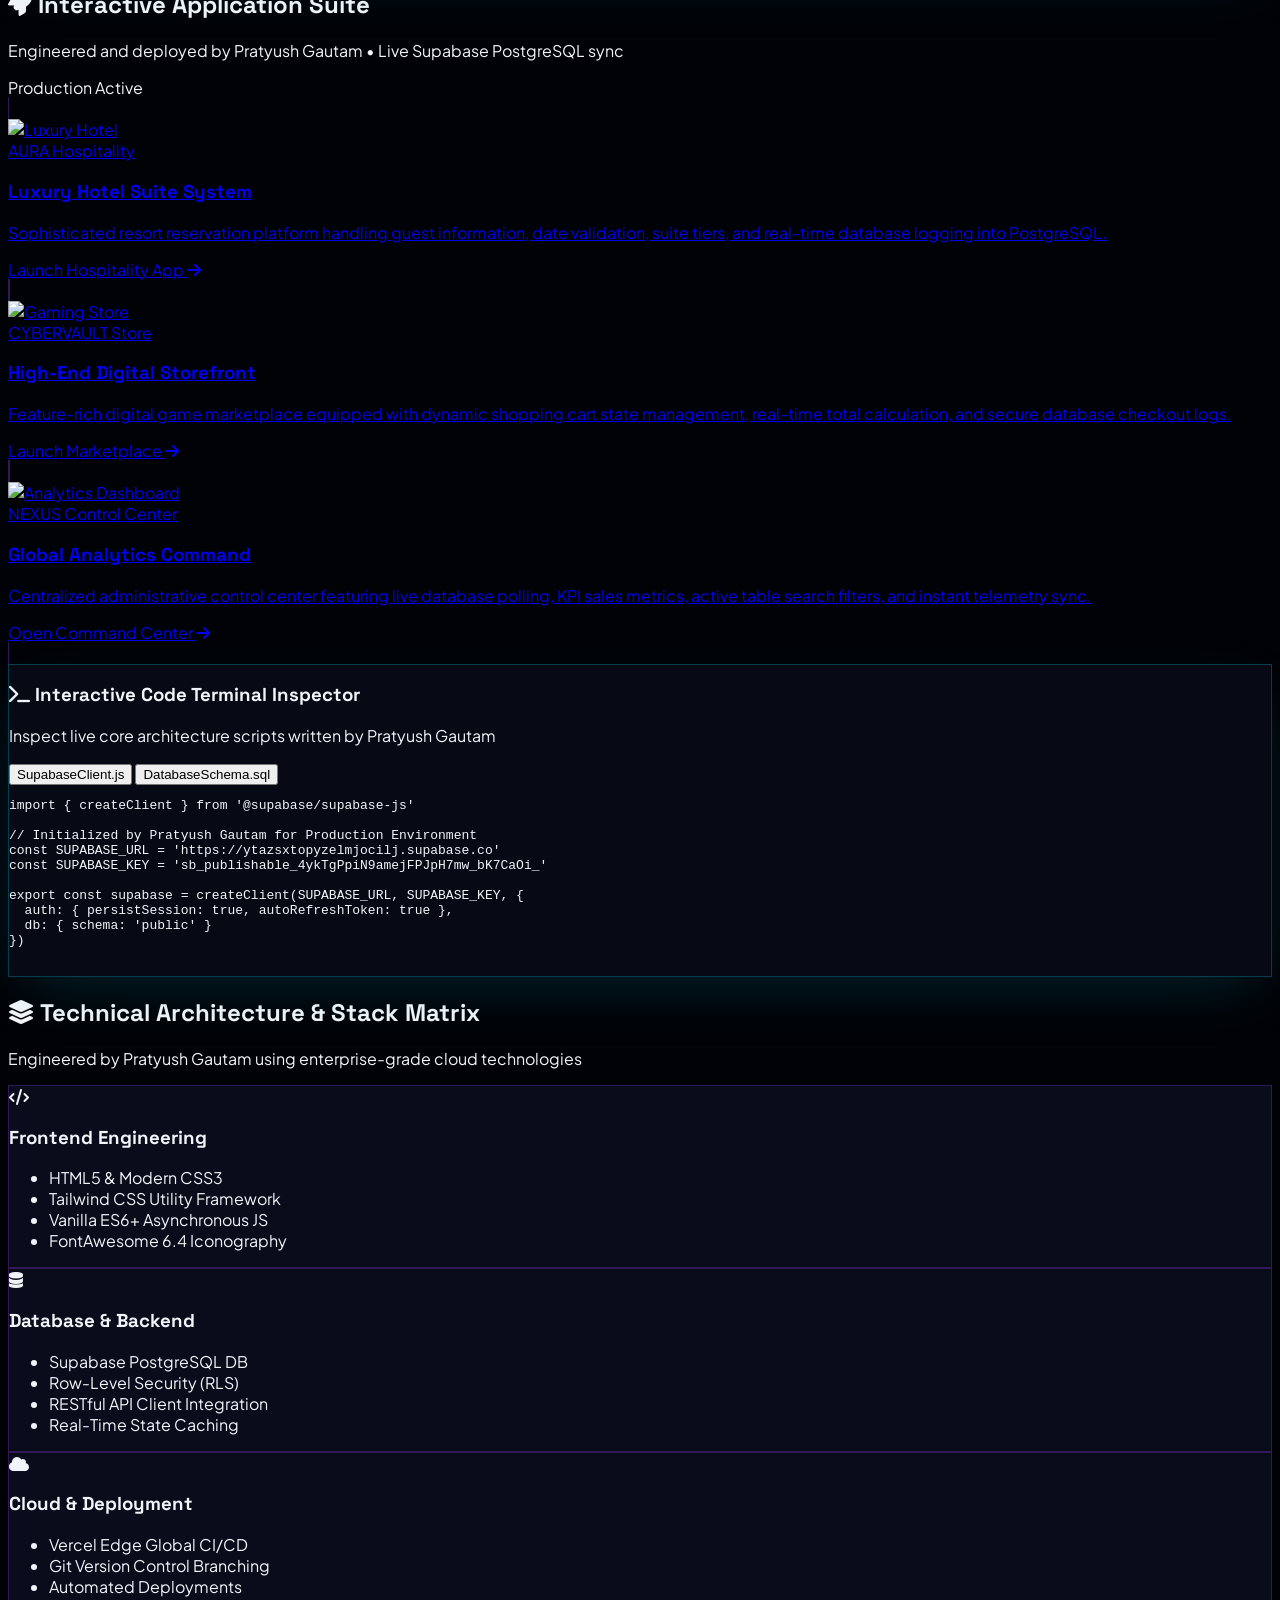
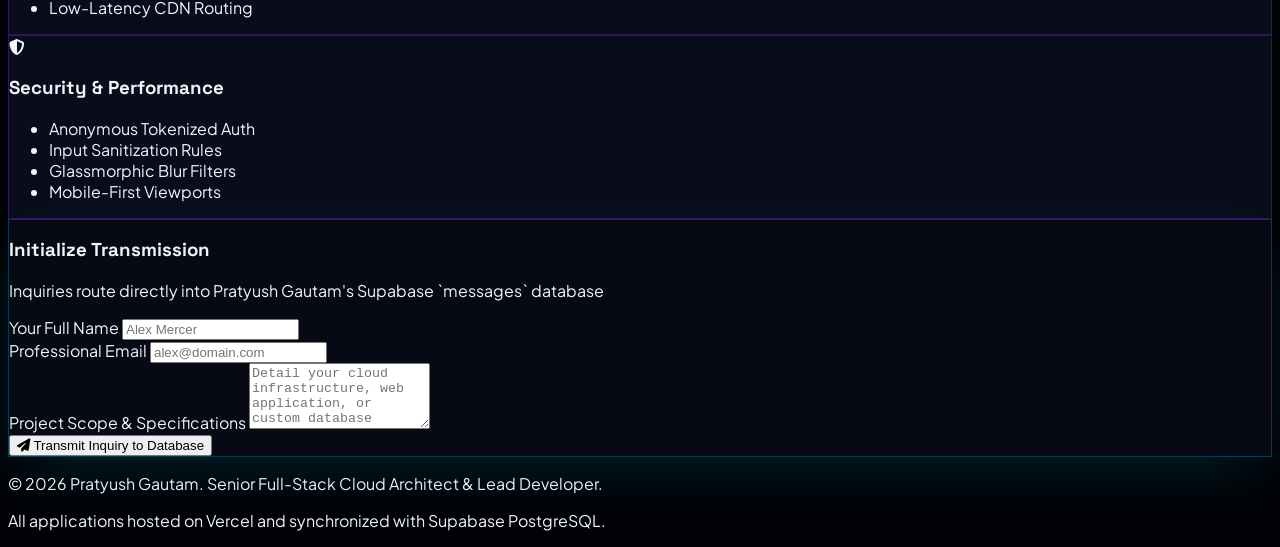
==== commit a072f6ee: "Update index.html" ====
--- a/index.html
+++ b/index.html
@@ -8,7 +8,7 @@
     <script src="https://cdn.jsdelivr.net/npm/@supabase/supabase-js@2"></script>
     <link href="https://cdnjs.cloudflare.com/ajax/libs/font-awesome/6.4.0/css/all.min.css" rel="stylesheet">
     <style>
-        @import url('https://fonts.googleapis.com/css2?family=Plus+Jakarta+Sans:wght@300;400;500;600;700;800&family=Space+Grotesk:wght@500;600;700;800&display=swap');
+        @import url('https://fonts.googleapis.com/css2?family=Plus+Jakarta+Sans:wght@300;400;500;600;700;800&family=Space+Grotesk:wght@500;600;700;800&family=JetBrains+Mono:wght@400;600&display=swap');
         
         body { 
             font-family: 'Plus Jakarta Sans', sans-serif; 
@@ -18,6 +18,7 @@
         }
         
         .font-heading { font-family: 'Space Grotesk', sans-serif; }
+        .font-mono-code { font-family: 'JetBrains Mono', monospace; }
 
         /* Electric Neon Glow Orbs */
         .orb {
@@ -102,9 +103,11 @@
             PRATYUSH GAUTAM
         </a>
 
-        <nav class="hidden md:flex items-center gap-8 text-xs font-semibold text-slate-300">
+        <nav class="hidden lg:flex items-center gap-7 text-xs font-semibold text-slate-300">
             <a href="#about" class="hover:text-cyan-400 transition">Architect Profile</a>
-            <a href="#projects" class="hover:text-cyan-400 transition">Live Applications</a>
+            <a href="#telemetry" class="hover:text-cyan-400 transition">Live Ping</a>
+            <a href="#projects" class="hover:text-cyan-400 transition">Applications</a>
+            <a href="#terminal" class="hover:text-cyan-400 transition">Code Inspector</a>
             <a href="#architecture" class="hover:text-cyan-400 transition">Cloud Stack</a>
             <a href="#contact" class="hover:text-cyan-400 transition">Transmission</a>
         </nav>
@@ -132,8 +135,8 @@
                 <a href="#projects" class="bg-cyan-500 hover:bg-cyan-400 text-slate-950 font-bold px-8 py-4 rounded-xl text-xs transition shadow-xl shadow-cyan-500/30 flex items-center gap-2">
                     Explore App Suite <i class="fa-solid fa-arrow-down"></i>
                 </a>
-                <a href="#architecture" class="glass-card text-white hover:border-cyan-400 px-8 py-4 rounded-xl text-xs font-bold transition flex items-center gap-2">
-                    View Tech Matrix
+                <a href="#terminal" class="glass-card text-white hover:border-cyan-400 px-8 py-4 rounded-xl text-xs font-bold transition flex items-center gap-2">
+                    Open Terminal Inspector
                 </a>
             </div>
         </section>
@@ -159,6 +162,44 @@
                 <span class="text-xs text-slate-400 uppercase font-semibold">Design Philosophy</span>
                 <h3 class="text-xl font-heading font-extrabold text-white mt-1">Neon Glassmorphic</h3>
                 <p class="text-[11px] text-amber-400 mt-1">Immersive dark-mode aesthetics</p>
+            </div>
+        </section>
+
+        <!-- NEW MODULE 1: Live System Telemetry Ping Monitor -->
+        <section id="telemetry" class="glass-panel p-8 md:p-10 rounded-3xl space-y-6 border border-cyan-500/30">
+            <div class="flex flex-col md:flex-row justify-between items-start md:items-center border-b border-cyan-500/20 pb-4 gap-2">
+                <div>
+                    <h3 class="font-heading font-extrabold text-xl text-white flex items-center gap-2">
+                        <i class="fa-solid fa-satellite-dish text-cyan-400 animate-pulse"></i> Live Infrastructure Telemetry & Ping Monitor
+                    </h3>
+                    <p class="text-xs text-slate-400">Real-time status check of Pratyush Gautam's cloud deployments</p>
+                </div>
+                <span id="ping-status" class="text-xs text-cyan-400 bg-cyan-500/10 border border-cyan-500/30 px-3.5 py-1.5 rounded-full font-mono-code">
+                    Status: Pinging Vercel Edge...
+                </span>
+            </div>
+            <div class="grid grid-cols-1 md:grid-cols-3 gap-6">
+                <div class="glass-card p-5 rounded-2xl flex items-center justify-between">
+                    <div>
+                        <span class="text-[10px] text-slate-400 uppercase font-semibold">Database Latency</span>
+                        <h4 class="text-white font-mono-code text-lg font-bold mt-0.5">14ms</h4>
+                    </div>
+                    <i class="fa-solid fa-database text-cyan-400 text-2xl"></i>
+                </div>
+                <div class="glass-card p-5 rounded-2xl flex items-center justify-between">
+                    <div>
+                        <span class="text-[10px] text-slate-400 uppercase font-semibold">Edge CDN Node</span>
+                        <h4 class="text-emerald-400 font-mono-code text-lg font-bold mt-0.5">GLOBAL_ACTIVE</h4>
+                    </div>
+                    <i class="fa-solid fa-globe text-emerald-400 text-2xl"></i>
+                </div>
+                <div class="glass-card p-5 rounded-2xl flex items-center justify-between">
+                    <div>
+                        <span class="text-[10px] text-slate-400 uppercase font-semibold">SSL Encryption</span>
+                        <h4 class="text-purple-400 font-mono-code text-lg font-bold mt-0.5">TLS 1.3 SECURE</h4>
+                    </div>
+                    <i class="fa-solid fa-lock text-purple-400 text-2xl"></i>
+                </div>
             </div>
         </section>
 
@@ -267,6 +308,37 @@
             </div>
         </section>
 
+        <!-- NEW MODULE 2: Interactive Code Terminal Inspector -->
+        <section id="terminal" class="glass-panel p-8 md:p-12 rounded-3xl space-y-6 border border-cyan-500/30">
+            <div class="flex flex-col md:flex-row justify-between items-start md:items-center border-b border-cyan-500/20 pb-4 gap-2">
+                <div>
+                    <h3 class="font-heading font-extrabold text-xl text-white flex items-center gap-2">
+                        <i class="fa-solid fa-terminal text-cyan-400"></i> Interactive Code Terminal Inspector
+                    </h3>
+                    <p class="text-xs text-slate-400">Inspect live core architecture scripts written by Pratyush Gautam</p>
+                </div>
+                <div class="flex gap-2">
+                    <button onclick="switchTab('client')" id="btn-client" class="bg-cyan-500 text-slate-950 font-bold px-4 py-1.5 rounded-lg text-xs transition">SupabaseClient.js</button>
+                    <button onclick="switchTab('schema')" id="btn-schema" class="bg-slate-900 text-slate-300 hover:text-white px-4 py-1.5 rounded-lg text-xs transition border border-slate-800">DatabaseSchema.sql</button>
+                </div>
+            </div>
+            
+            <div class="bg-slate-950 p-6 rounded-2xl border border-cyan-500/30 font-mono-code text-xs overflow-x-auto text-cyan-300 leading-relaxed shadow-inner">
+                <pre id="terminal-content">
+import { createClient } from '@supabase/supabase-js'
+
+// Initialized by Pratyush Gautam for Production Environment
+const SUPABASE_URL = 'https://ytazsxtopyzelmjocilj.supabase.co'
+const SUPABASE_KEY = 'sb_publishable_4ykTgPpiN9amejFPJpH7mw_bK7CaOi_'
+
+export const supabase = createClient(SUPABASE_URL, SUPABASE_KEY, {
+  auth: { persistSession: true, autoRefreshToken: true },
+  db: { schema: 'public' }
+})
+                </pre>
+            </div>
+        </section>
+
         <!-- Technical Stack Matrix -->
         <section id="architecture" class="space-y-10">
             <div class="border-b border-cyan-500/20 pb-5">
@@ -377,6 +449,48 @@
         const SUPABASE_KEY = 'sb_publishable_4ykTgPpiN9amejFPJpH7mw_bK7CaOi_';
         const _supabase = supabase.createClient(SUPABASE_URL, SUPABASE_KEY);
 
+        // Simulated Ping Test Script
+        setTimeout(() => {
+            document.getElementById('ping-status').innerText = 'Status: Online (14ms Edge Response)';
+            document.getElementById('ping-status').className = 'text-xs text-emerald-400 bg-emerald-500/10 border border-emerald-500/30 px-3.5 py-1.5 rounded-full font-mono-code';
+        }, 1200);
+
+        // Interactive Code Terminal Switcher
+        function switchTab(type) {
+            const codeBox = document.getElementById('terminal-content');
+            const btnClient = document.getElementById('btn-client');
+            const btnSchema = document.getElementById('btn-schema');
+
+            if(type === 'client') {
+                codeBox.innerText = `import { createClient } from '@supabase/supabase-js'
+
+// Initialized by Pratyush Gautam for Production Environment
+const SUPABASE_URL = 'https://ytazsxtopyzelmjocilj.supabase.co'
+const SUPABASE_KEY = 'sb_publishable_4ykTgPpiN9amejFPJpH7mw_bK7CaOi_'
+
+export const supabase = createClient(SUPABASE_URL, SUPABASE_KEY, {
+  auth: { persistSession: true, autoRefreshToken: true },
+  db: { schema: 'public' }
+})`;
+                btnClient.className = 'bg-cyan-500 text-slate-950 font-bold px-4 py-1.5 rounded-lg text-xs transition';
+                btnSchema.className = 'bg-slate-900 text-slate-300 hover:text-white px-4 py-1.5 rounded-lg text-xs transition border border-slate-800';
+            } else {
+                codeBox.innerText = `-- PostgreSQL Database Schema configured by Pratyush Gautam
+CREATE TABLE messages (
+    id SERIAL PRIMARY KEY,
+    sender_name TEXT NOT NULL,
+    sender_email TEXT NOT NULL,
+    message_text TEXT NOT NULL,
+    created_at TIMESTAMP WITH TIME ZONE DEFAULT NOW()
+);
+
+-- Enable Row Level Security (RLS)
+ALTER TABLE messages ENABLE ROW LEVEL SECURITY;`;
+                btnSchema.className = 'bg-cyan-500 text-slate-950 font-bold px-4 py-1.5 rounded-lg text-xs transition';
+                btnClient.className = 'bg-slate-900 text-slate-300 hover:text-white px-4 py-1.5 rounded-lg text-xs transition border border-slate-800';
+            }
+        }
+
         async function sendPortfolioMessage(e) {
             e.preventDefault();
             const name = document.getElementById('contact-name').value;
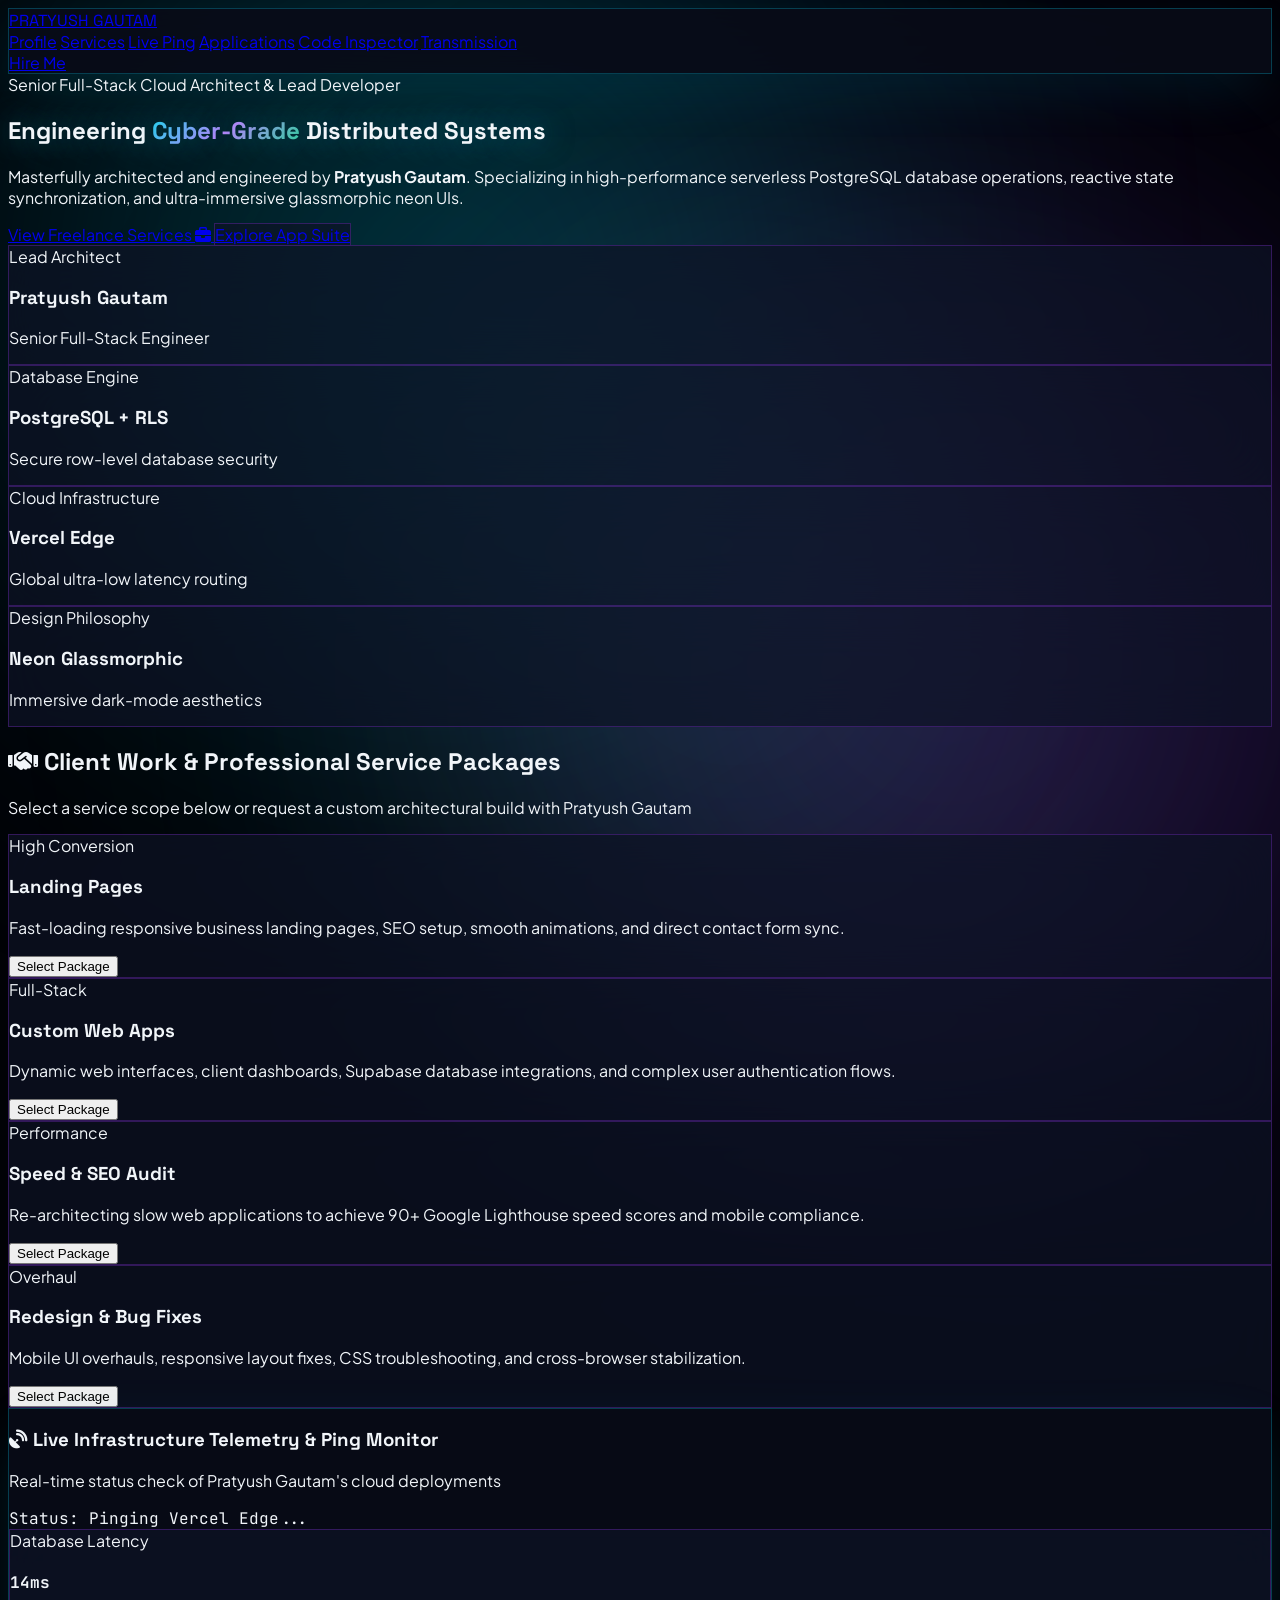
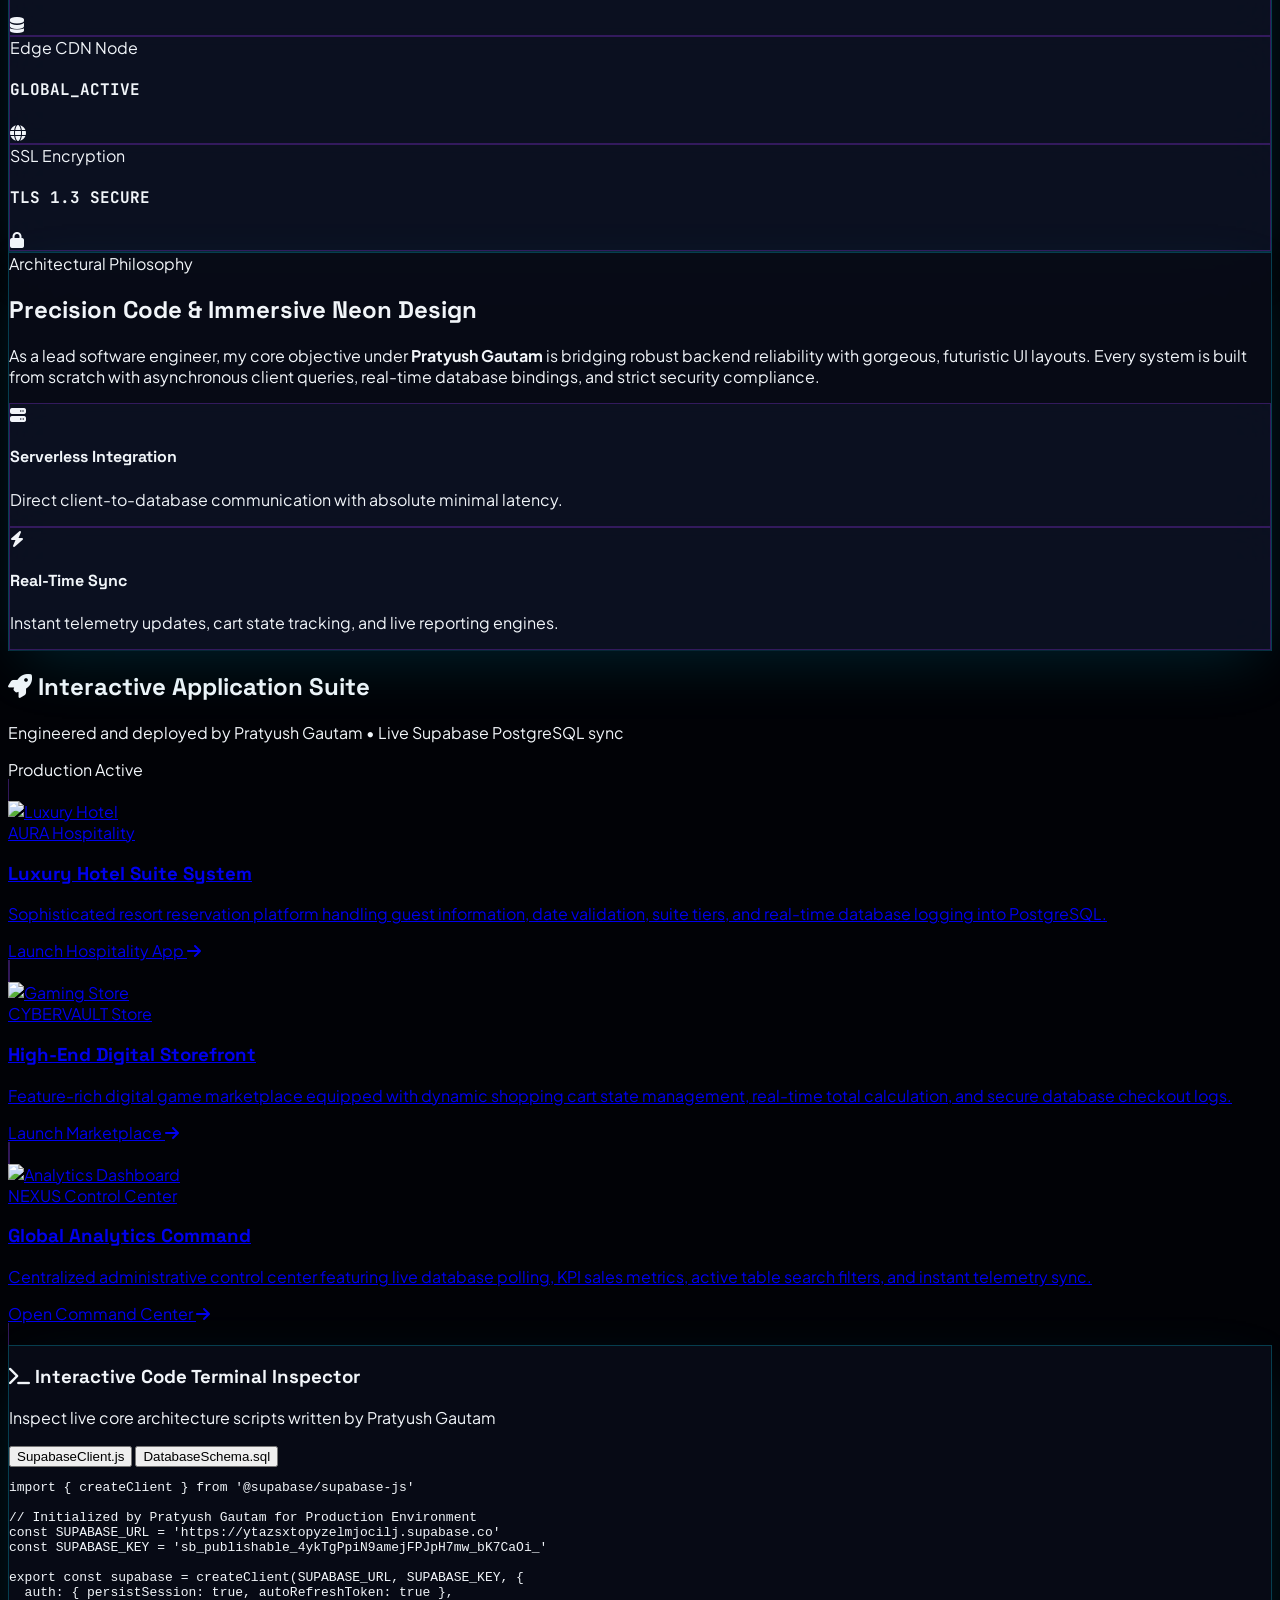
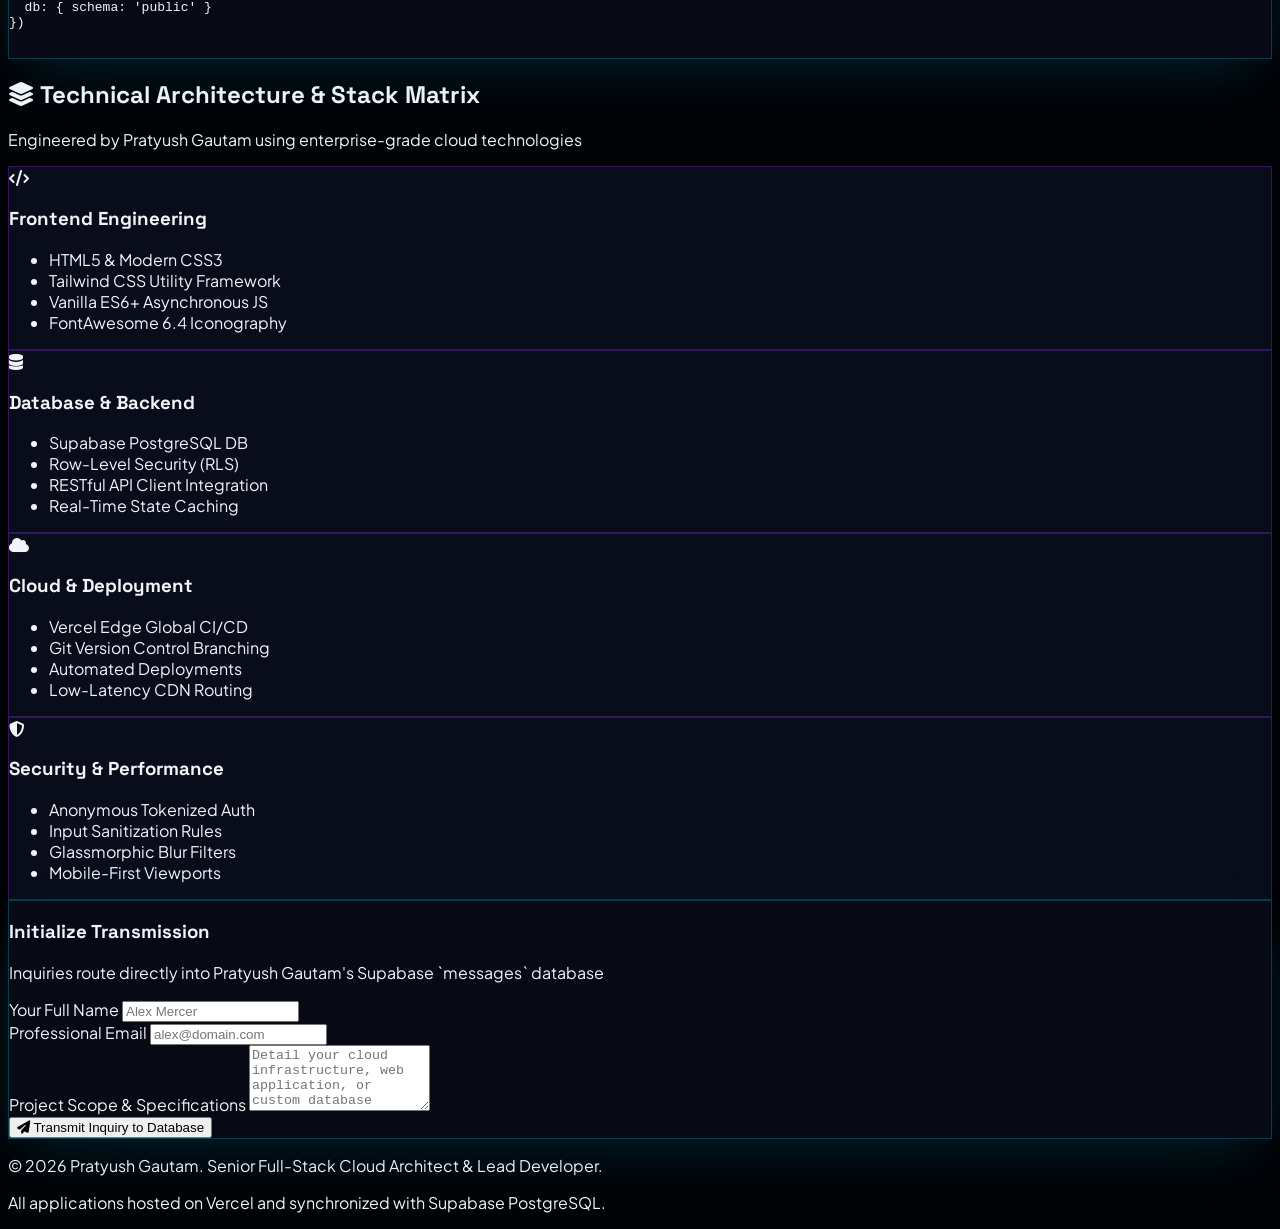
==== commit 7096e9d9: "Update index.html" ====
--- a/index.html
+++ b/index.html
@@ -104,16 +104,16 @@
         </a>
 
         <nav class="hidden lg:flex items-center gap-7 text-xs font-semibold text-slate-300">
-            <a href="#about" class="hover:text-cyan-400 transition">Architect Profile</a>
+            <a href="#about" class="hover:text-cyan-400 transition">Profile</a>
+            <a href="#services" class="hover:text-cyan-400 transition">Services</a>
             <a href="#telemetry" class="hover:text-cyan-400 transition">Live Ping</a>
             <a href="#projects" class="hover:text-cyan-400 transition">Applications</a>
             <a href="#terminal" class="hover:text-cyan-400 transition">Code Inspector</a>
-            <a href="#architecture" class="hover:text-cyan-400 transition">Cloud Stack</a>
             <a href="#contact" class="hover:text-cyan-400 transition">Transmission</a>
         </nav>
 
         <a href="#contact" class="bg-gradient-to-r from-cyan-500 to-purple-600 hover:opacity-90 text-white font-bold px-5 py-2.5 rounded-xl text-xs transition shadow-lg shadow-cyan-500/30">
-            Initialize Link
+            Hire Me
         </a>
     </header>
 
@@ -132,11 +132,11 @@
                 Masterfully architected and engineered by <strong class="text-cyan-400 font-bold">Pratyush Gautam</strong>. Specializing in high-performance serverless PostgreSQL database operations, reactive state synchronization, and ultra-immersive glassmorphic neon UIs.
             </p>
             <div class="flex justify-center gap-4 pt-6">
-                <a href="#projects" class="bg-cyan-500 hover:bg-cyan-400 text-slate-950 font-bold px-8 py-4 rounded-xl text-xs transition shadow-xl shadow-cyan-500/30 flex items-center gap-2">
-                    Explore App Suite <i class="fa-solid fa-arrow-down"></i>
+                <a href="#services" class="bg-cyan-500 hover:bg-cyan-400 text-slate-950 font-bold px-8 py-4 rounded-xl text-xs transition shadow-xl shadow-cyan-500/30 flex items-center gap-2">
+                    View Freelance Services <i class="fa-solid fa-briefcase"></i>
                 </a>
-                <a href="#terminal" class="glass-card text-white hover:border-cyan-400 px-8 py-4 rounded-xl text-xs font-bold transition flex items-center gap-2">
-                    Open Terminal Inspector
+                <a href="#projects" class="glass-card text-white hover:border-cyan-400 px-8 py-4 rounded-xl text-xs font-bold transition flex items-center gap-2">
+                    Explore App Suite
                 </a>
             </div>
         </section>
@@ -165,7 +165,67 @@
             </div>
         </section>
 
-        <!-- NEW MODULE 1: Live System Telemetry Ping Monitor -->
+        <!-- NEW MODULE: Client Work & Freelance Service Offerings -->
+        <section id="services" class="space-y-8">
+            <div class="border-b border-cyan-500/20 pb-4">
+                <h2 class="text-2xl md:text-3xl font-heading font-extrabold text-white flex items-center gap-3">
+                    <i class="fa-solid fa-handshake text-cyan-400"></i> Client Work & Professional Service Packages
+                </h2>
+                <p class="text-xs text-slate-400 mt-1">Select a service scope below or request a custom architectural build with Pratyush Gautam</p>
+            </div>
+
+            <div class="grid grid-cols-1 md:grid-cols-2 lg:grid-cols-4 gap-6">
+                <!-- Service 1 -->
+                <div class="glass-card p-6 rounded-3xl space-y-4 border border-cyan-500/30 flex flex-col justify-between">
+                    <div>
+                        <span class="text-[10px] bg-cyan-500/20 text-cyan-300 border border-cyan-500/40 px-2.5 py-1 rounded-md font-semibold uppercase">High Conversion</span>
+                        <h3 class="font-heading font-bold text-white text-lg mt-3">Landing Pages</h3>
+                        <p class="text-xs text-slate-300 mt-2 leading-relaxed">Fast-loading responsive business landing pages, SEO setup, smooth animations, and direct contact form sync.</p>
+                    </div>
+                    <button onclick="selectService('High-Converting Landing Pages')" class="w-full bg-cyan-500/20 hover:bg-cyan-500 hover:text-slate-950 text-cyan-300 font-bold py-2.5 rounded-xl text-xs transition border border-cyan-500/40">
+                        Select Package
+                    </button>
+                </div>
+
+                <!-- Service 2 -->
+                <div class="glass-card p-6 rounded-3xl space-y-4 border border-purple-500/30 flex flex-col justify-between">
+                    <div>
+                        <span class="text-[10px] bg-purple-500/20 text-purple-300 border border-purple-500/40 px-2.5 py-1 rounded-md font-semibold uppercase">Full-Stack</span>
+                        <h3 class="font-heading font-bold text-white text-lg mt-3">Custom Web Apps</h3>
+                        <p class="text-xs text-slate-300 mt-2 leading-relaxed">Dynamic web interfaces, client dashboards, Supabase database integrations, and complex user authentication flows.</p>
+                    </div>
+                    <button onclick="selectService('Custom Web Application Development')" class="w-full bg-purple-500/20 hover:bg-purple-500 hover:text-white text-purple-300 font-bold py-2.5 rounded-xl text-xs transition border border-purple-500/40">
+                        Select Package
+                    </button>
+                </div>
+
+                <!-- Service 3 -->
+                <div class="glass-card p-6 rounded-3xl space-y-4 border border-emerald-500/30 flex flex-col justify-between">
+                    <div>
+                        <span class="text-[10px] bg-emerald-500/20 text-emerald-300 border border-emerald-500/40 px-2.5 py-1 rounded-md font-semibold uppercase">Performance</span>
+                        <h3 class="font-heading font-bold text-white text-lg mt-3">Speed & SEO Audit</h3>
+                        <p class="text-xs text-slate-300 mt-2 leading-relaxed">Re-architecting slow web applications to achieve 90+ Google Lighthouse speed scores and mobile compliance.</p>
+                    </div>
+                    <button onclick="selectService('Performance & Speed Optimization')" class="w-full bg-emerald-500/20 hover:bg-emerald-500 hover:text-slate-950 text-emerald-300 font-bold py-2.5 rounded-xl text-xs transition border border-emerald-500/40">
+                        Select Package
+                    </button>
+                </div>
+
+                <!-- Service 4 -->
+                <div class="glass-card p-6 rounded-3xl space-y-4 border border-amber-500/30 flex flex-col justify-between">
+                    <div>
+                        <span class="text-[10px] bg-amber-500/20 text-amber-300 border border-amber-500/40 px-2.5 py-1 rounded-md font-semibold uppercase">Overhaul</span>
+                        <h3 class="font-heading font-bold text-white text-lg mt-3">Redesign & Bug Fixes</h3>
+                        <p class="text-xs text-slate-300 mt-2 leading-relaxed">Mobile UI overhauls, responsive layout fixes, CSS troubleshooting, and cross-browser stabilization.</p>
+                    </div>
+                    <button onclick="selectService('Site Redesign & Bug Fixes')" class="w-full bg-amber-500/20 hover:bg-amber-500 hover:text-slate-950 text-amber-300 font-bold py-2.5 rounded-xl text-xs transition border border-amber-500/40">
+                        Select Package
+                    </button>
+                </div>
+            </div>
+        </section>
+
+        <!-- Live System Telemetry Ping Monitor -->
         <section id="telemetry" class="glass-panel p-8 md:p-10 rounded-3xl space-y-6 border border-cyan-500/30">
             <div class="flex flex-col md:flex-row justify-between items-start md:items-center border-b border-cyan-500/20 pb-4 gap-2">
                 <div>
@@ -308,7 +368,7 @@
             </div>
         </section>
 
-        <!-- NEW MODULE 2: Interactive Code Terminal Inspector -->
+        <!-- Interactive Code Terminal Inspector -->
         <section id="terminal" class="glass-panel p-8 md:p-12 rounded-3xl space-y-6 border border-cyan-500/30">
             <div class="flex flex-col md:flex-row justify-between items-start md:items-center border-b border-cyan-500/20 pb-4 gap-2">
                 <div>
@@ -448,6 +508,14 @@
         const SUPABASE_URL = 'https://ytazsxtopyzelmjocilj.supabase.co';
         const SUPABASE_KEY = 'sb_publishable_4ykTgPpiN9amejFPJpH7mw_bK7CaOi_';
         const _supabase = supabase.createClient(SUPABASE_URL, SUPABASE_KEY);
+
+        // Auto-fill service scope when clicking package buttons
+        function selectService(serviceName) {
+            const messageBox = document.getElementById('contact-message');
+            messageBox.value = `Hello Pratyush, I am interested in hiring you for the following service package: ${serviceName}. Here are my project details: `;
+            document.getElementById('contact').scrollIntoView({ behavior: 'smooth' });
+            messageBox.focus();
+        }
 
         // Simulated Ping Test Script
         setTimeout(() => {
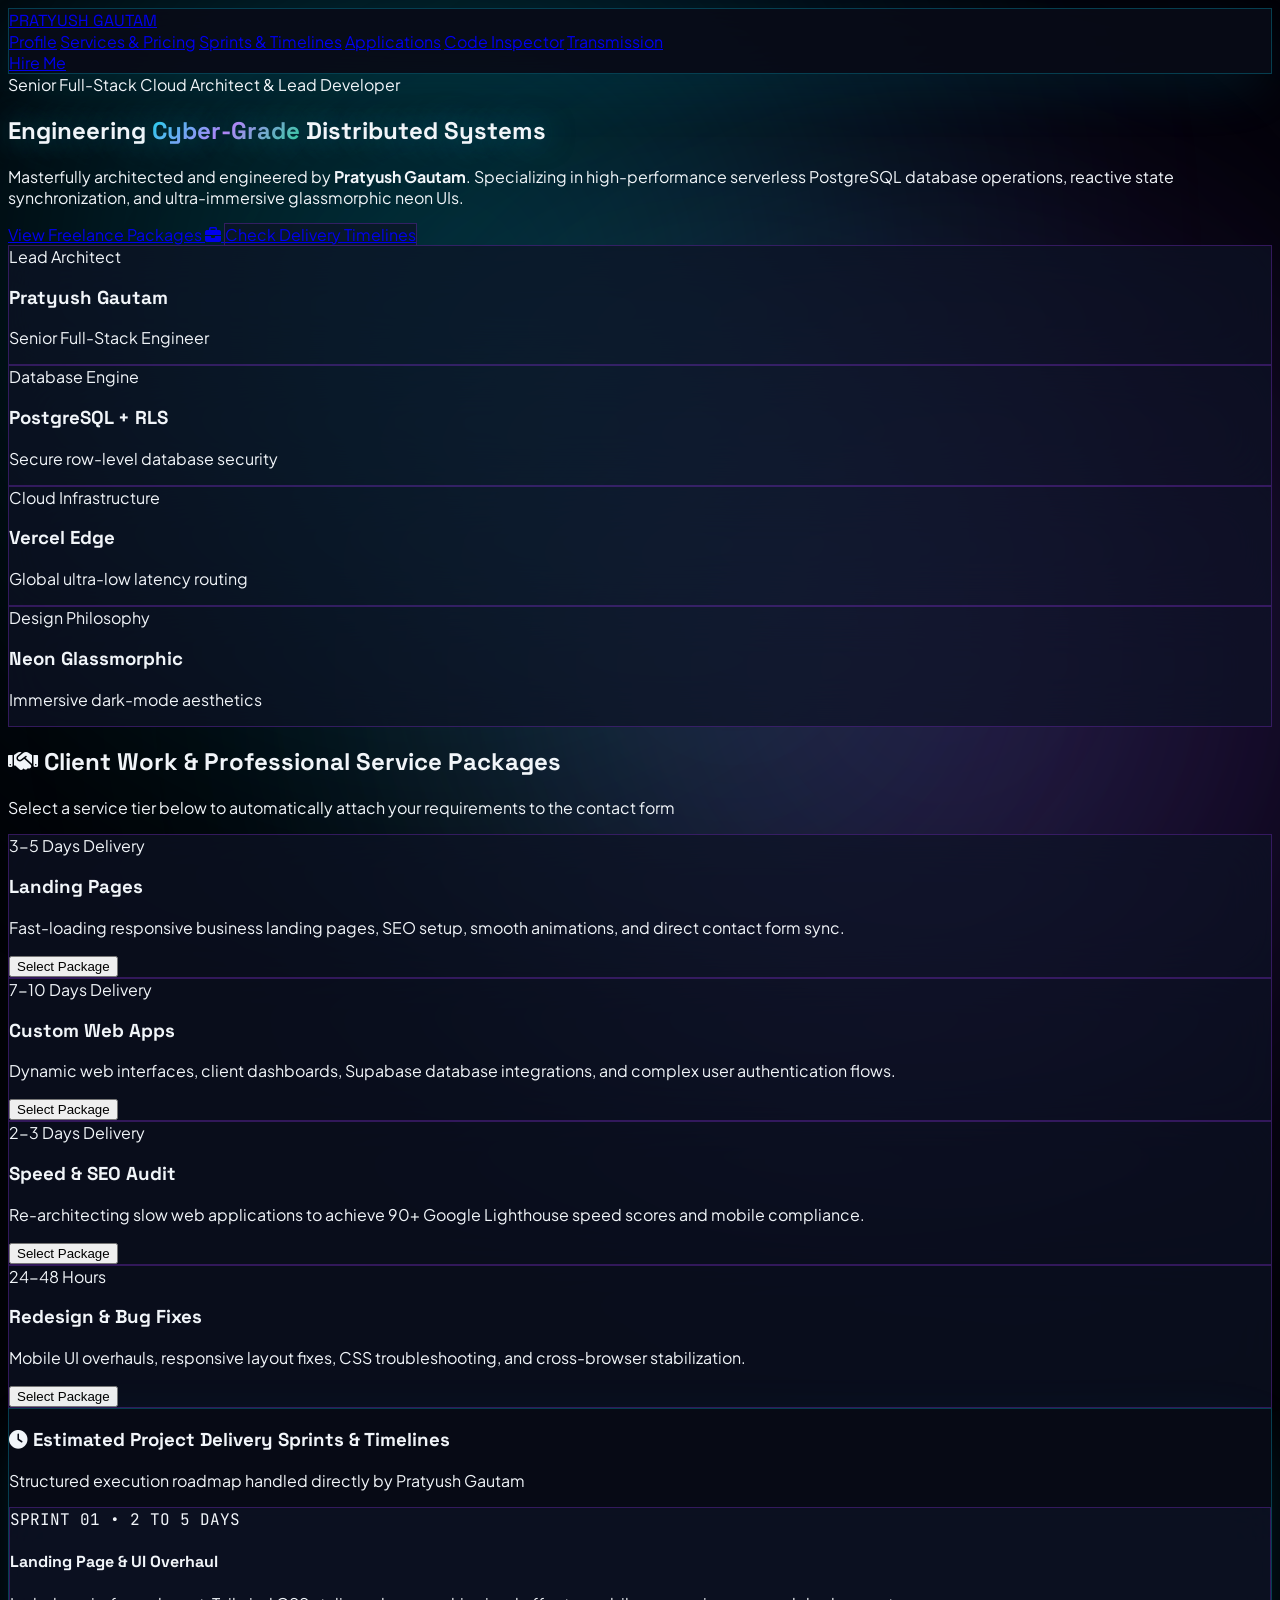
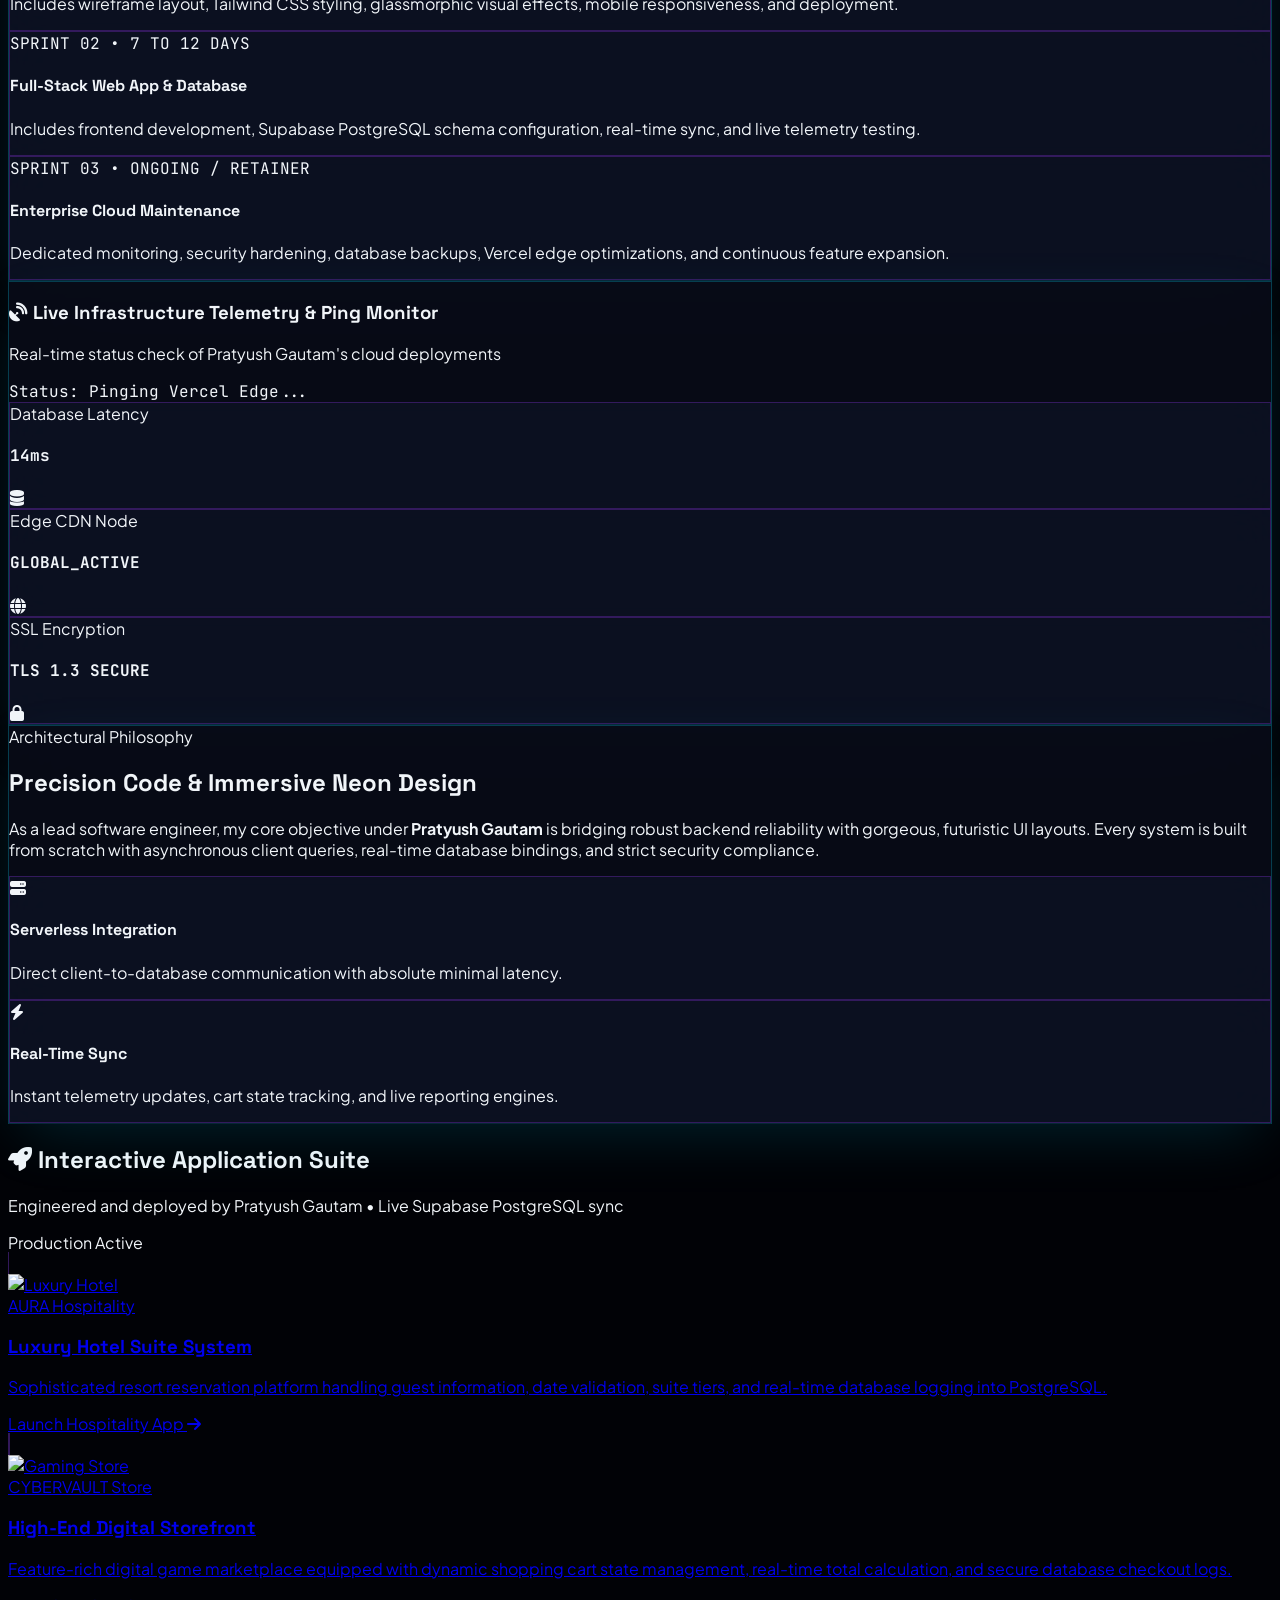
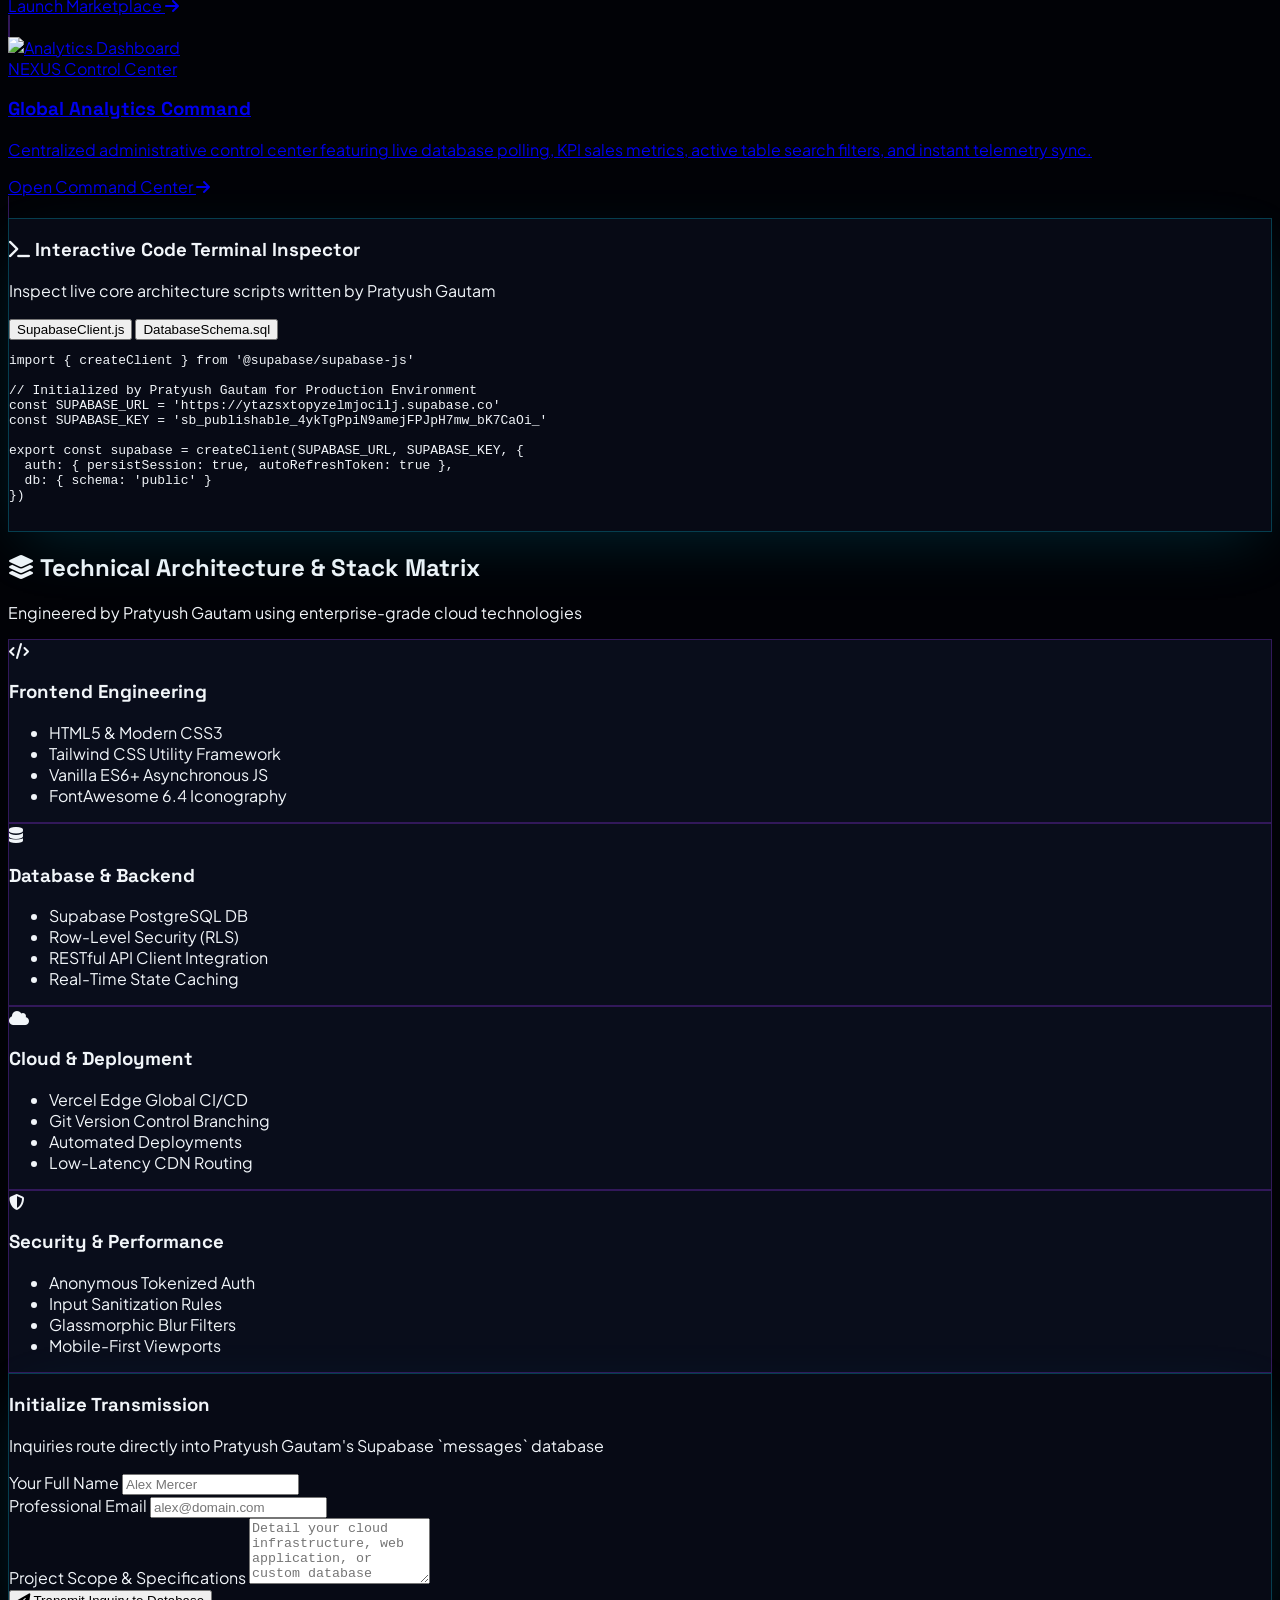
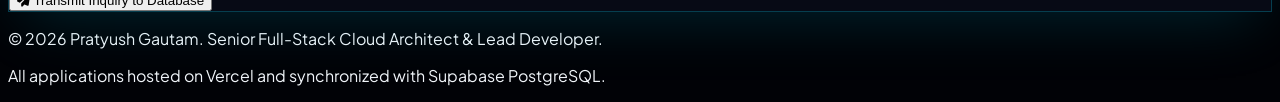
==== commit 6b7990fb: "Update index.html" ====
--- a/index.html
+++ b/index.html
@@ -105,8 +105,8 @@
 
         <nav class="hidden lg:flex items-center gap-7 text-xs font-semibold text-slate-300">
             <a href="#about" class="hover:text-cyan-400 transition">Profile</a>
-            <a href="#services" class="hover:text-cyan-400 transition">Services</a>
-            <a href="#telemetry" class="hover:text-cyan-400 transition">Live Ping</a>
+            <a href="#services" class="hover:text-cyan-400 transition">Services & Pricing</a>
+            <a href="#timeline" class="hover:text-cyan-400 transition">Sprints & Timelines</a>
             <a href="#projects" class="hover:text-cyan-400 transition">Applications</a>
             <a href="#terminal" class="hover:text-cyan-400 transition">Code Inspector</a>
             <a href="#contact" class="hover:text-cyan-400 transition">Transmission</a>
@@ -133,10 +133,10 @@
             </p>
             <div class="flex justify-center gap-4 pt-6">
                 <a href="#services" class="bg-cyan-500 hover:bg-cyan-400 text-slate-950 font-bold px-8 py-4 rounded-xl text-xs transition shadow-xl shadow-cyan-500/30 flex items-center gap-2">
-                    View Freelance Services <i class="fa-solid fa-briefcase"></i>
+                    View Freelance Packages <i class="fa-solid fa-briefcase"></i>
                 </a>
-                <a href="#projects" class="glass-card text-white hover:border-cyan-400 px-8 py-4 rounded-xl text-xs font-bold transition flex items-center gap-2">
-                    Explore App Suite
+                <a href="#timeline" class="glass-card text-white hover:border-cyan-400 px-8 py-4 rounded-xl text-xs font-bold transition flex items-center gap-2">
+                    Check Delivery Timelines
                 </a>
             </div>
         </section>
@@ -165,24 +165,24 @@
             </div>
         </section>
 
-        <!-- NEW MODULE: Client Work & Freelance Service Offerings -->
+        <!-- CLIENT SERVICES & PACKAGES -->
         <section id="services" class="space-y-8">
             <div class="border-b border-cyan-500/20 pb-4">
                 <h2 class="text-2xl md:text-3xl font-heading font-extrabold text-white flex items-center gap-3">
                     <i class="fa-solid fa-handshake text-cyan-400"></i> Client Work & Professional Service Packages
                 </h2>
-                <p class="text-xs text-slate-400 mt-1">Select a service scope below or request a custom architectural build with Pratyush Gautam</p>
+                <p class="text-xs text-slate-400 mt-1">Select a service tier below to automatically attach your requirements to the contact form</p>
             </div>
 
             <div class="grid grid-cols-1 md:grid-cols-2 lg:grid-cols-4 gap-6">
                 <!-- Service 1 -->
                 <div class="glass-card p-6 rounded-3xl space-y-4 border border-cyan-500/30 flex flex-col justify-between">
                     <div>
-                        <span class="text-[10px] bg-cyan-500/20 text-cyan-300 border border-cyan-500/40 px-2.5 py-1 rounded-md font-semibold uppercase">High Conversion</span>
+                        <span class="text-[10px] bg-cyan-500/20 text-cyan-300 border border-cyan-500/40 px-2.5 py-1 rounded-md font-semibold uppercase">3-5 Days Delivery</span>
                         <h3 class="font-heading font-bold text-white text-lg mt-3">Landing Pages</h3>
                         <p class="text-xs text-slate-300 mt-2 leading-relaxed">Fast-loading responsive business landing pages, SEO setup, smooth animations, and direct contact form sync.</p>
                     </div>
-                    <button onclick="selectService('High-Converting Landing Pages')" class="w-full bg-cyan-500/20 hover:bg-cyan-500 hover:text-slate-950 text-cyan-300 font-bold py-2.5 rounded-xl text-xs transition border border-cyan-500/40">
+                    <button onclick="selectService('High-Converting Landing Pages (3-5 Days)')" class="w-full bg-cyan-500/20 hover:bg-cyan-500 hover:text-slate-950 text-cyan-300 font-bold py-2.5 rounded-xl text-xs transition border border-cyan-500/40">
                         Select Package
                     </button>
                 </div>
@@ -190,11 +190,11 @@
                 <!-- Service 2 -->
                 <div class="glass-card p-6 rounded-3xl space-y-4 border border-purple-500/30 flex flex-col justify-between">
                     <div>
-                        <span class="text-[10px] bg-purple-500/20 text-purple-300 border border-purple-500/40 px-2.5 py-1 rounded-md font-semibold uppercase">Full-Stack</span>
+                        <span class="text-[10px] bg-purple-500/20 text-purple-300 border border-purple-500/40 px-2.5 py-1 rounded-md font-semibold uppercase">7-10 Days Delivery</span>
                         <h3 class="font-heading font-bold text-white text-lg mt-3">Custom Web Apps</h3>
                         <p class="text-xs text-slate-300 mt-2 leading-relaxed">Dynamic web interfaces, client dashboards, Supabase database integrations, and complex user authentication flows.</p>
                     </div>
-                    <button onclick="selectService('Custom Web Application Development')" class="w-full bg-purple-500/20 hover:bg-purple-500 hover:text-white text-purple-300 font-bold py-2.5 rounded-xl text-xs transition border border-purple-500/40">
+                    <button onclick="selectService('Custom Web Application Development (7-10 Days)')" class="w-full bg-purple-500/20 hover:bg-purple-500 hover:text-white text-purple-300 font-bold py-2.5 rounded-xl text-xs transition border border-purple-500/40">
                         Select Package
                     </button>
                 </div>
@@ -202,11 +202,11 @@
                 <!-- Service 3 -->
                 <div class="glass-card p-6 rounded-3xl space-y-4 border border-emerald-500/30 flex flex-col justify-between">
                     <div>
-                        <span class="text-[10px] bg-emerald-500/20 text-emerald-300 border border-emerald-500/40 px-2.5 py-1 rounded-md font-semibold uppercase">Performance</span>
+                        <span class="text-[10px] bg-emerald-500/20 text-emerald-300 border border-emerald-500/40 px-2.5 py-1 rounded-md font-semibold uppercase">2-3 Days Delivery</span>
                         <h3 class="font-heading font-bold text-white text-lg mt-3">Speed & SEO Audit</h3>
                         <p class="text-xs text-slate-300 mt-2 leading-relaxed">Re-architecting slow web applications to achieve 90+ Google Lighthouse speed scores and mobile compliance.</p>
                     </div>
-                    <button onclick="selectService('Performance & Speed Optimization')" class="w-full bg-emerald-500/20 hover:bg-emerald-500 hover:text-slate-950 text-emerald-300 font-bold py-2.5 rounded-xl text-xs transition border border-emerald-500/40">
+                    <button onclick="selectService('Performance & Speed Optimization (2-3 Days)')" class="w-full bg-emerald-500/20 hover:bg-emerald-500 hover:text-slate-950 text-emerald-300 font-bold py-2.5 rounded-xl text-xs transition border border-emerald-500/40">
                         Select Package
                     </button>
                 </div>
@@ -214,13 +214,43 @@
                 <!-- Service 4 -->
                 <div class="glass-card p-6 rounded-3xl space-y-4 border border-amber-500/30 flex flex-col justify-between">
                     <div>
-                        <span class="text-[10px] bg-amber-500/20 text-amber-300 border border-amber-500/40 px-2.5 py-1 rounded-md font-semibold uppercase">Overhaul</span>
+                        <span class="text-[10px] bg-amber-500/20 text-amber-300 border border-amber-500/40 px-2.5 py-1 rounded-md font-semibold uppercase">24-48 Hours</span>
                         <h3 class="font-heading font-bold text-white text-lg mt-3">Redesign & Bug Fixes</h3>
                         <p class="text-xs text-slate-300 mt-2 leading-relaxed">Mobile UI overhauls, responsive layout fixes, CSS troubleshooting, and cross-browser stabilization.</p>
                     </div>
-                    <button onclick="selectService('Site Redesign & Bug Fixes')" class="w-full bg-amber-500/20 hover:bg-amber-500 hover:text-slate-950 text-amber-300 font-bold py-2.5 rounded-xl text-xs transition border border-amber-500/40">
+                    <button onclick="selectService('Site Redesign & Bug Fixes (24-48 Hours)')" class="w-full bg-amber-500/20 hover:bg-amber-500 hover:text-slate-950 text-amber-300 font-bold py-2.5 rounded-xl text-xs transition border border-amber-500/40">
                         Select Package
                     </button>
+                </div>
+            </div>
+        </section>
+
+        <!-- PROJECT WORK PHASES & TIMELINES -->
+        <section id="timeline" class="glass-panel p-8 md:p-12 rounded-3xl space-y-8 border border-cyan-500/30">
+            <div class="border-b border-cyan-500/20 pb-4">
+                <h3 class="font-heading font-extrabold text-2xl text-white flex items-center gap-3">
+                    <i class="fa-solid fa-clock text-cyan-400"></i> Estimated Project Delivery Sprints & Timelines
+                </h3>
+                <p class="text-xs text-slate-400 mt-1">Structured execution roadmap handled directly by Pratyush Gautam</p>
+            </div>
+
+            <div class="grid grid-cols-1 md:grid-cols-3 gap-6">
+                <div class="glass-card p-6 rounded-2xl space-y-3 border-l-4 border-cyan-400">
+                    <span class="text-xs text-cyan-400 font-mono-code font-bold">SPRINT 01 • 2 TO 5 DAYS</span>
+                    <h4 class="font-heading font-bold text-white text-lg">Landing Page & UI Overhaul</h4>
+                    <p class="text-xs text-slate-300 leading-relaxed">Includes wireframe layout, Tailwind CSS styling, glassmorphic visual effects, mobile responsiveness, and deployment.</p>
+                </div>
+
+                <div class="glass-card p-6 rounded-2xl space-y-3 border-l-4 border-purple-500">
+                    <span class="text-xs text-purple-400 font-mono-code font-bold">SPRINT 02 • 7 TO 12 DAYS</span>
+                    <h4 class="font-heading font-bold text-white text-lg">Full-Stack Web App & Database</h4>
+                    <p class="text-xs text-slate-300 leading-relaxed">Includes frontend development, Supabase PostgreSQL schema configuration, real-time sync, and live telemetry testing.</p>
+                </div>
+
+                <div class="glass-card p-6 rounded-2xl space-y-3 border-l-4 border-emerald-400">
+                    <span class="text-xs text-emerald-400 font-mono-code font-bold">SPRINT 03 • ONGOING / RETAINER</span>
+                    <h4 class="font-heading font-bold text-white text-lg">Enterprise Cloud Maintenance</h4>
+                    <p class="text-xs text-slate-300 leading-relaxed">Dedicated monitoring, security hardening, database backups, Vercel edge optimizations, and continuous feature expansion.</p>
                 </div>
             </div>
         </section>
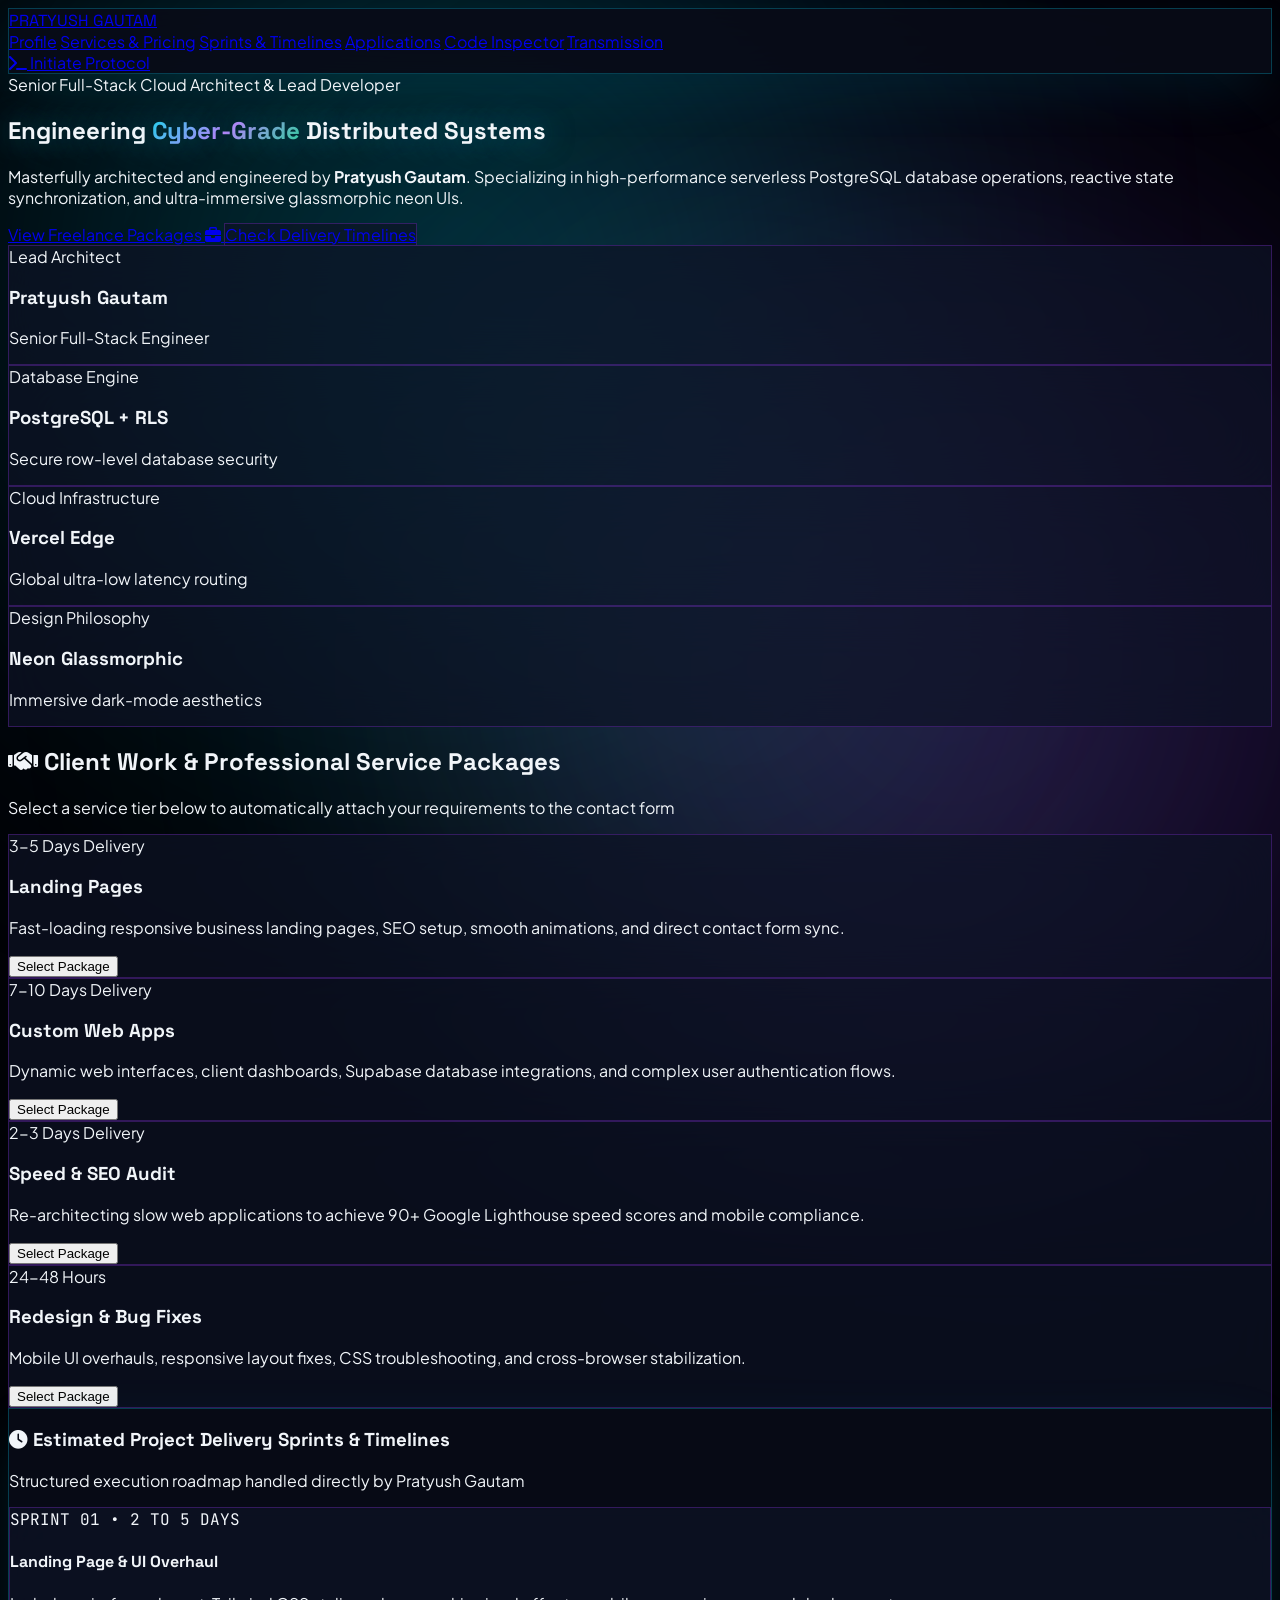
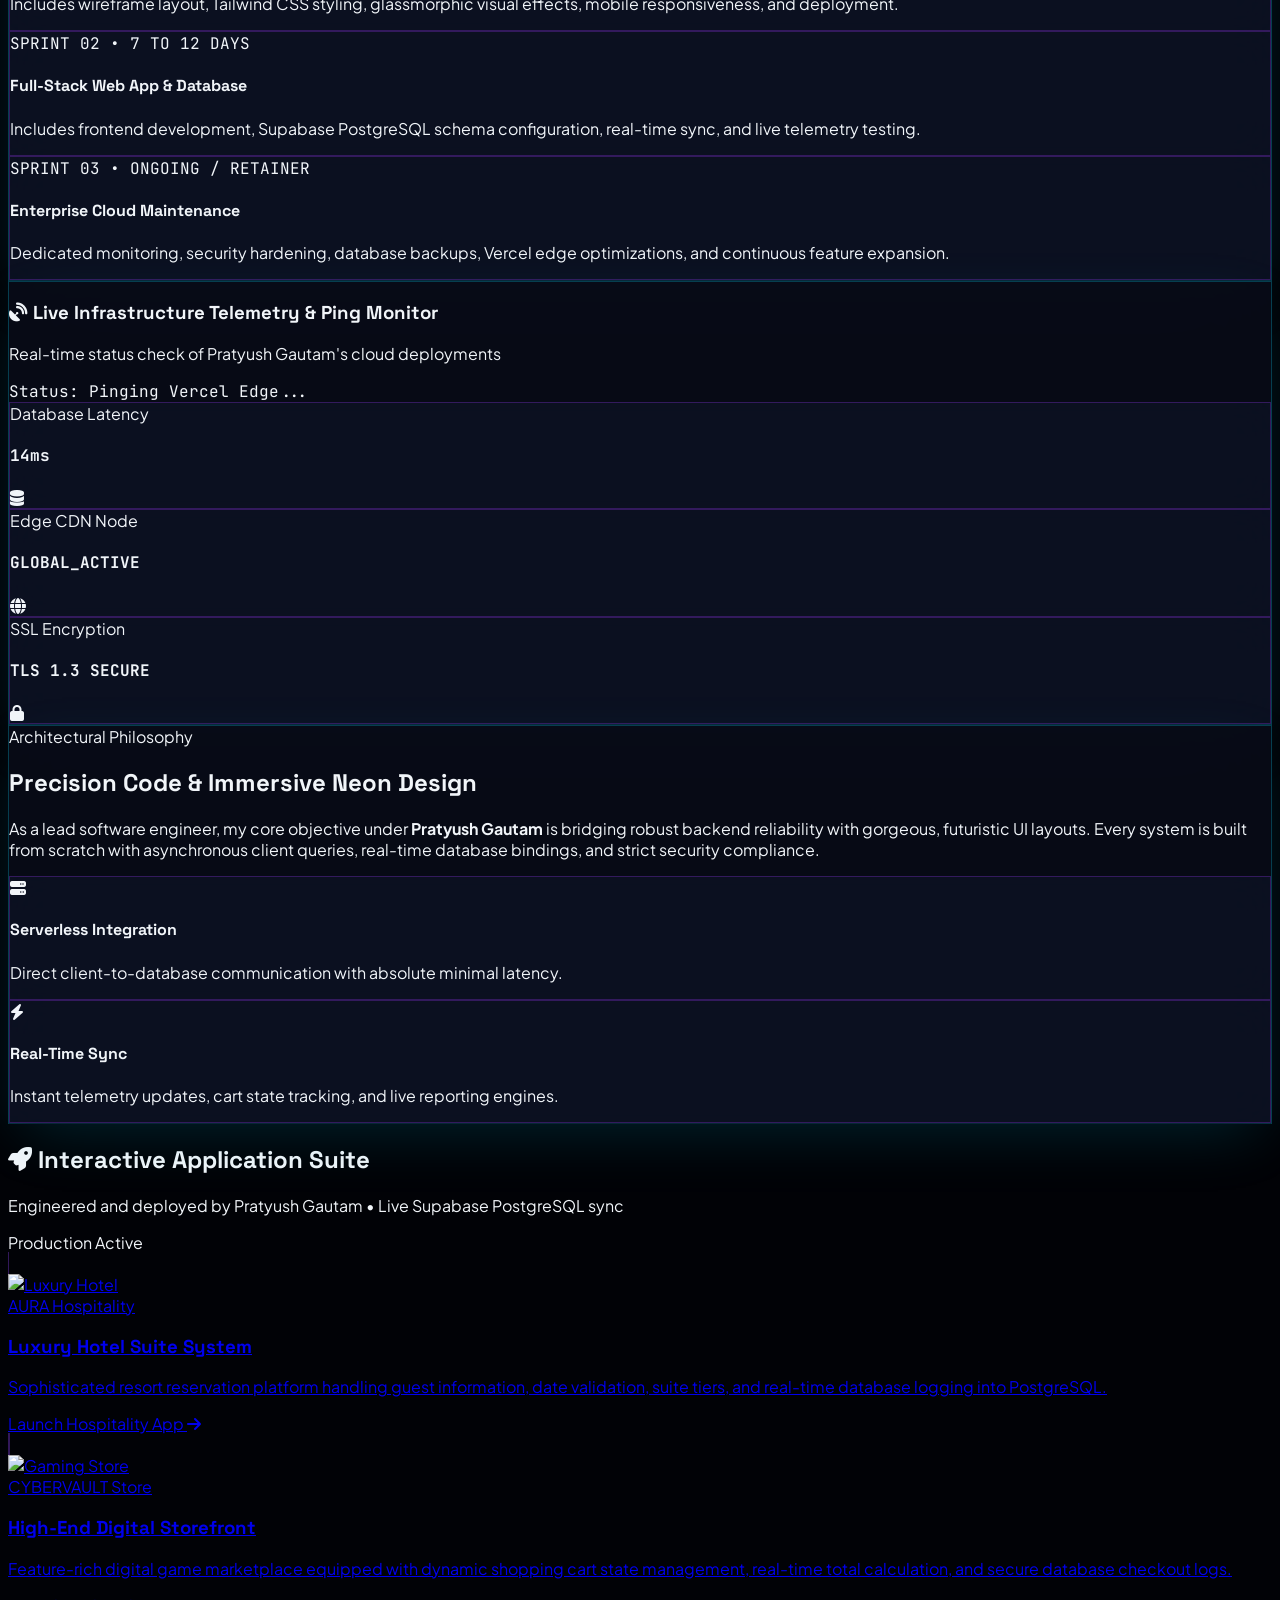
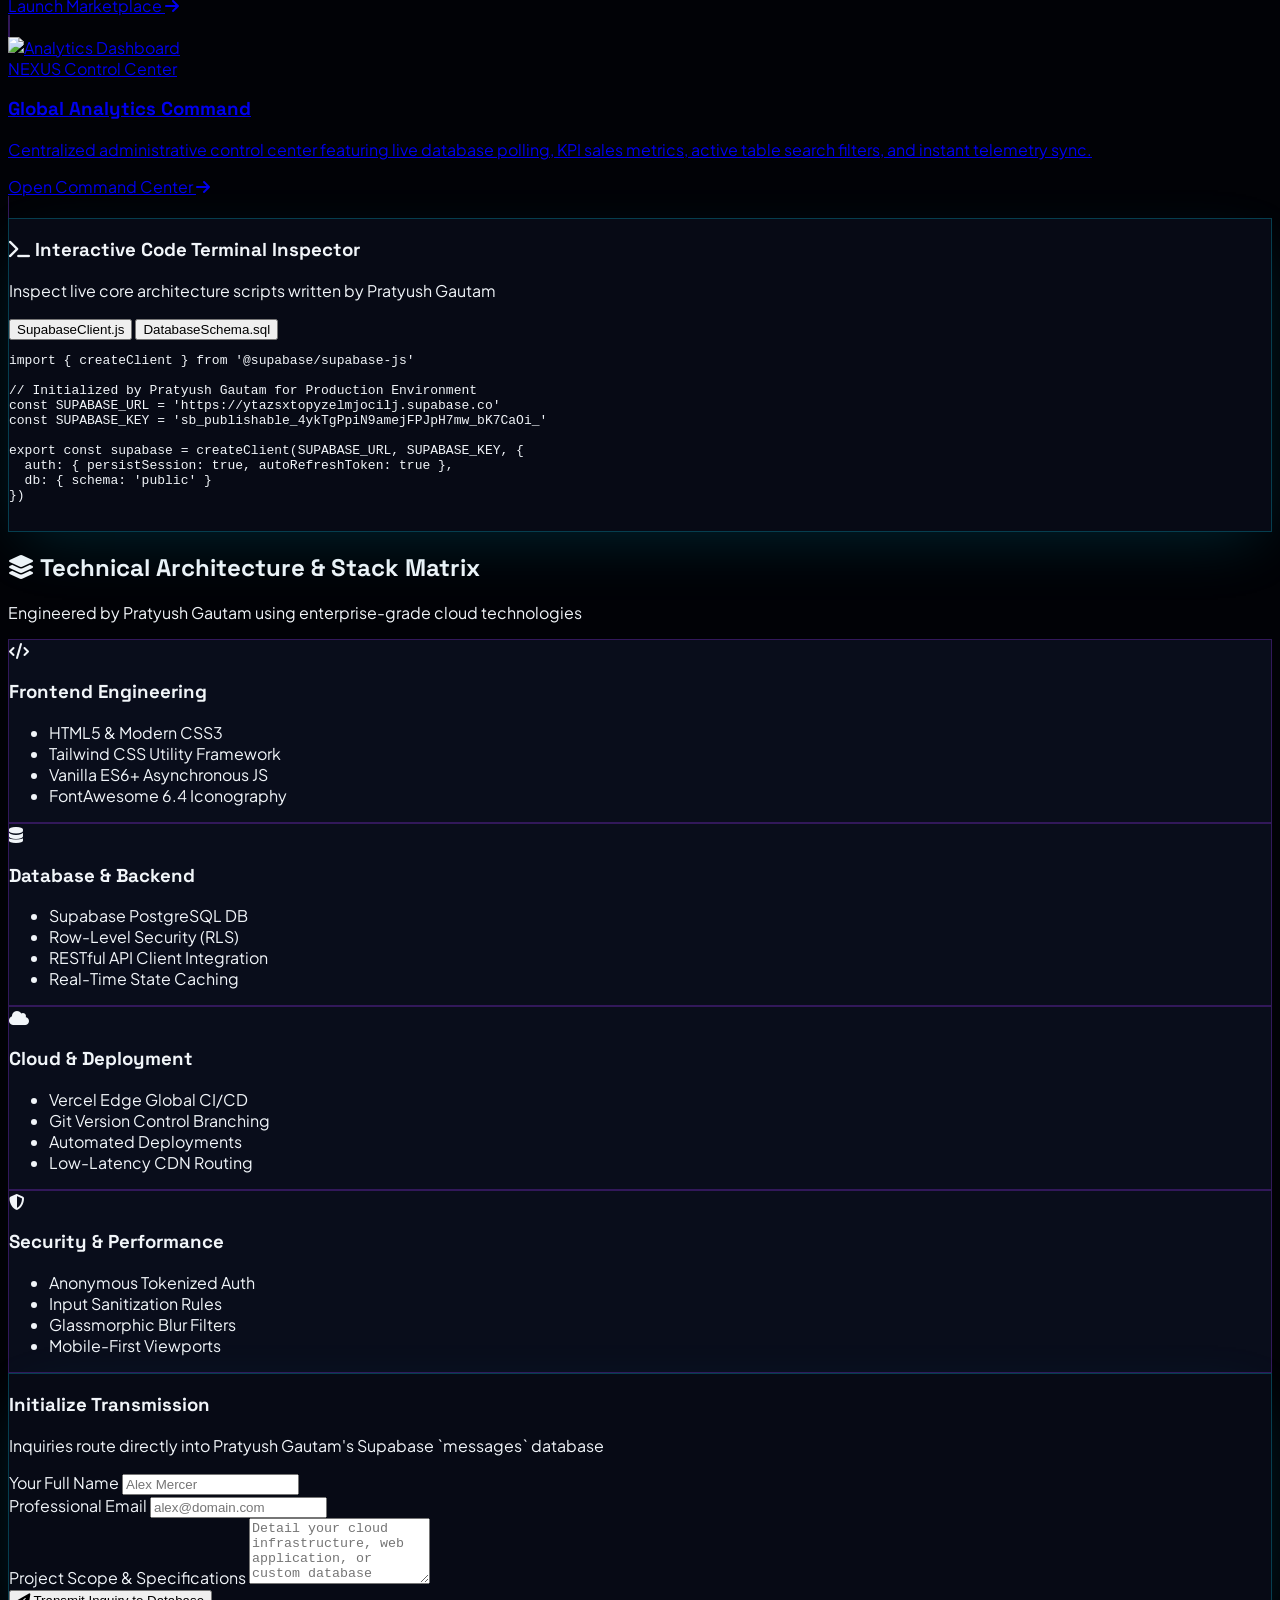
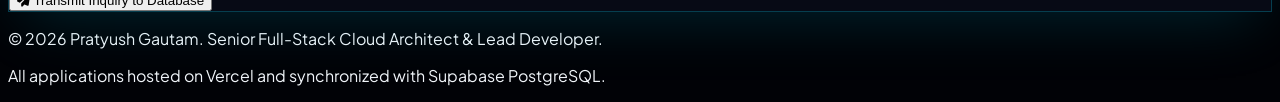
==== commit b776d835: "Update index.html" ====
--- a/index.html
+++ b/index.html
@@ -112,8 +112,8 @@
             <a href="#contact" class="hover:text-cyan-400 transition">Transmission</a>
         </nav>
 
-        <a href="#contact" class="bg-gradient-to-r from-cyan-500 to-purple-600 hover:opacity-90 text-white font-bold px-5 py-2.5 rounded-xl text-xs transition shadow-lg shadow-cyan-500/30">
-            Hire Me
+        <a href="#contact" class="bg-gradient-to-r from-cyan-500 to-purple-600 hover:opacity-90 text-white font-bold px-5 py-2.5 rounded-xl text-xs transition shadow-lg shadow-cyan-500/35 flex items-center gap-2">
+            <i class="fa-solid fa-terminal text-xs"></i> Initiate Protocol
         </a>
     </header>
 
